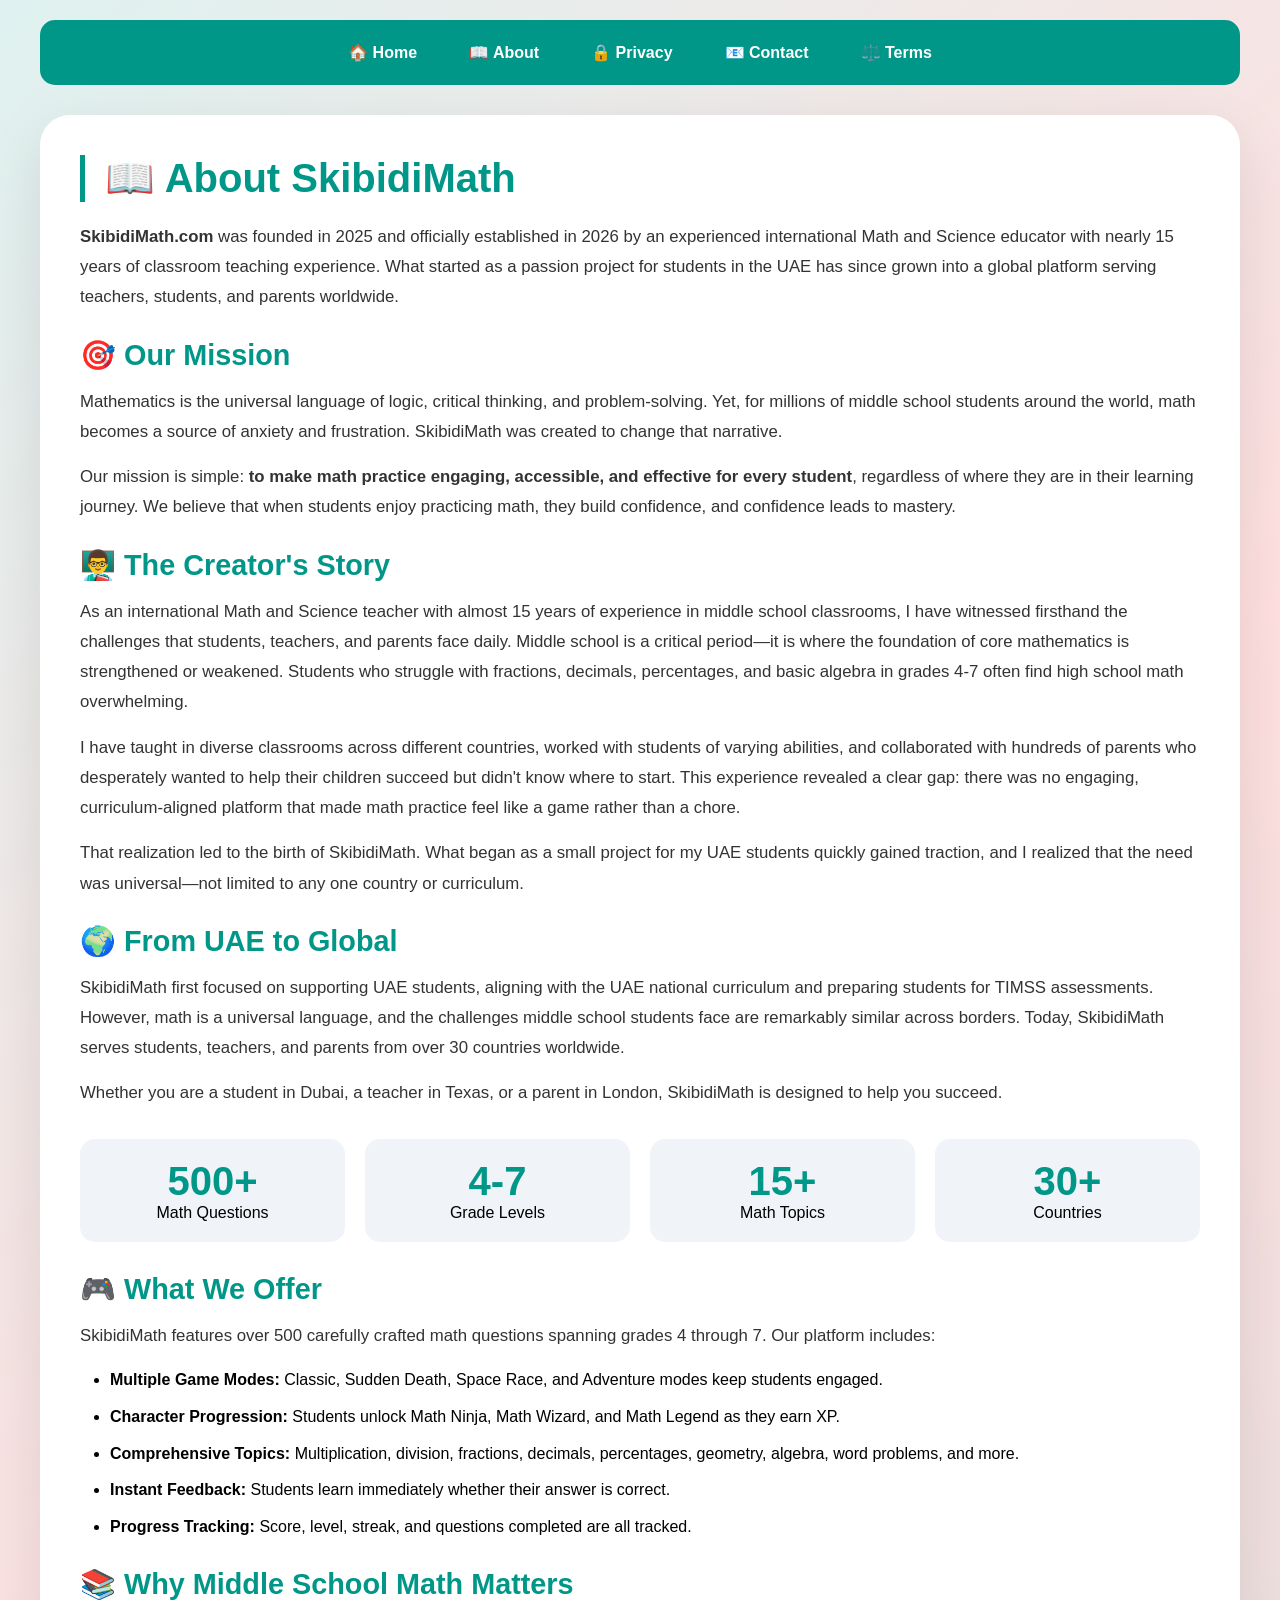
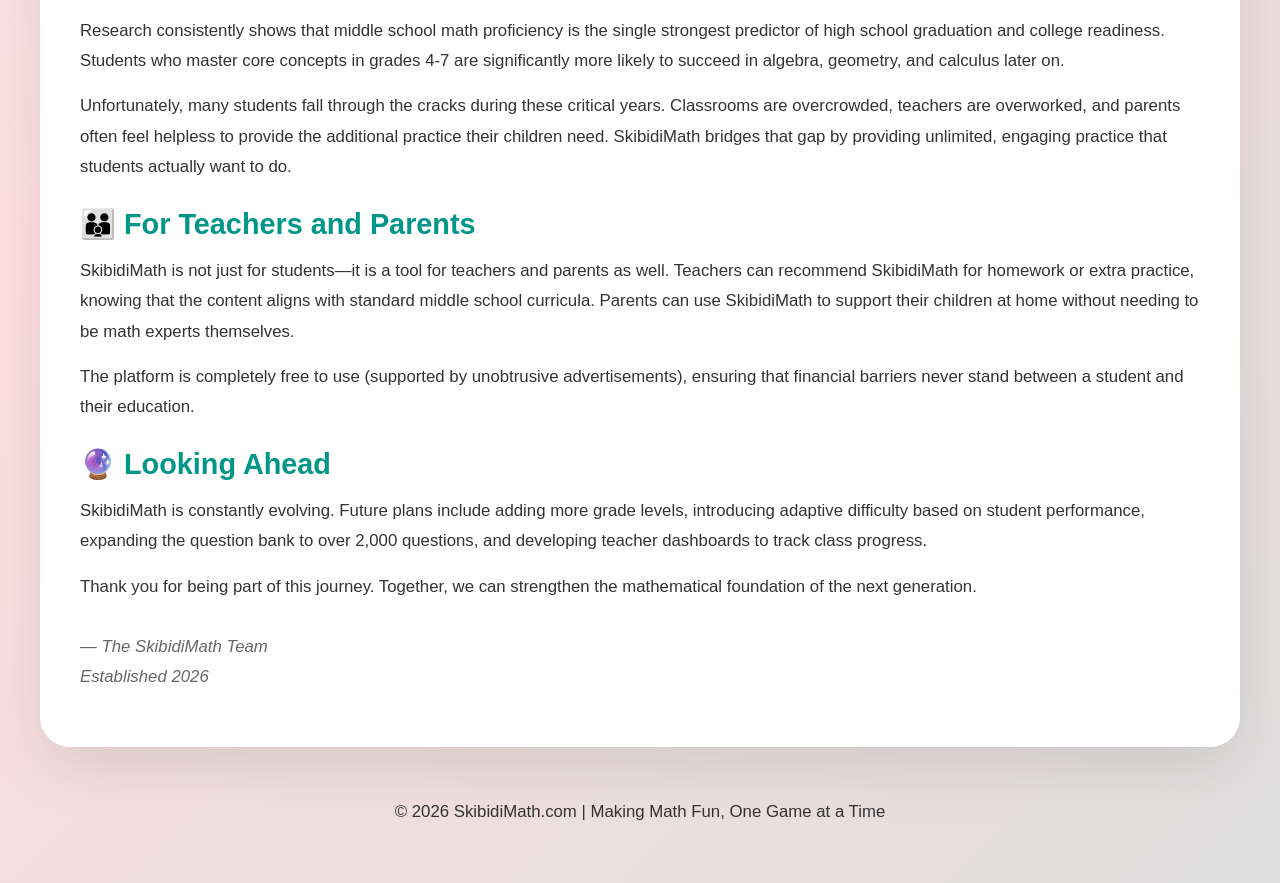
==== about.html @ c63f97aa "Add About page for SkibidiMath platform This file contains the HTML structure and styling for the Ab" ====
<!DOCTYPE html>
<html lang="en">
<head>
    <meta charset="UTF-8">
    <meta name="viewport" content="width=device-width, initial-scale=1.0">
    <title>About SkibidiMath - Math Practice Platform</title>
    <style>
        * {
            margin: 0;
            padding: 0;
            box-sizing: border-box;
            font-family: 'Segoe UI', Tahoma, Geneva, Verdana, sans-serif;
        }
        body {
            background: linear-gradient(135deg, #00968820 0%, #FF000020 50%, #00000020 100%);
            min-height: 100vh;
            padding: 20px;
        }
        .container {
            max-width: 1200px;
            margin: 0 auto;
        }
        nav {
            background: #009688;
            padding: 15px 25px;
            border-radius: 15px;
            margin-bottom: 30px;
            display: flex;
            flex-wrap: wrap;
            gap: 20px;
            justify-content: center;
        }
        nav a {
            color: white;
            text-decoration: none;
            font-weight: bold;
            padding: 8px 16px;
            border-radius: 25px;
            transition: background 0.3s;
        }
        nav a:hover {
            background: #00695c;
        }
        .content-card {
            background: white;
            border-radius: 30px;
            padding: 40px;
            box-shadow: 0 20px 60px rgba(0,0,0,0.1);
            margin-bottom: 30px;
        }
        h1 {
            color: #009688;
            font-size: 2.5rem;
            margin-bottom: 20px;
            border-left: 5px solid #009688;
            padding-left: 20px;
        }
        h2 {
            color: #009688;
            margin: 25px 0 15px 0;
            font-size: 1.8rem;
        }
        h3 {
            color: #FF0000;
            margin: 20px 0 10px 0;
            font-size: 1.4rem;
        }
        p {
            line-height: 1.8;
            color: #333;
            margin-bottom: 15px;
            font-size: 1.05rem;
        }
        ul, ol {
            margin: 15px 0 15px 30px;
            line-height: 1.8;
        }
        li {
            margin-bottom: 8px;
        }
        .stats-grid {
            display: grid;
            grid-template-columns: repeat(auto-fit, minmax(200px, 1fr));
            gap: 20px;
            margin: 30px 0;
        }
        .stat-card {
            background: #f0f4f8;
            padding: 20px;
            border-radius: 15px;
            text-align: center;
        }
        .stat-number {
            font-size: 2.5rem;
            font-weight: bold;
            color: #009688;
        }
        .footer {
            text-align: center;
            padding: 20px;
            color: #666;
        }
        @media (max-width: 768px) {
            .content-card { padding: 20px; }
            h1 { font-size: 1.8rem; }
        }
    </style>
</head>
<body>
    <div class="container">
        <nav>
            <a href="/">🏠 Home</a>
            <a href="/about.html">📖 About</a>
            <a href="/privacy.html">🔒 Privacy</a>
            <a href="/contact.html">📧 Contact</a>
            <a href="/terms.html">⚖️ Terms</a>
        </nav>

        <div class="content-card">
            <h1>📖 About SkibidiMath</h1>
            
            <p><strong>SkibidiMath.com</strong> was founded in 2025 and officially established in 2026 by an experienced international Math and Science educator with nearly 15 years of classroom teaching experience. What started as a passion project for students in the UAE has since grown into a global platform serving teachers, students, and parents worldwide.</p>

            <h2>🎯 Our Mission</h2>
            <p>Mathematics is the universal language of logic, critical thinking, and problem-solving. Yet, for millions of middle school students around the world, math becomes a source of anxiety and frustration. SkibidiMath was created to change that narrative.</p>
            <p>Our mission is simple: <strong>to make math practice engaging, accessible, and effective for every student</strong>, regardless of where they are in their learning journey. We believe that when students enjoy practicing math, they build confidence, and confidence leads to mastery.</p>

            <h2>👨‍🏫 The Creator's Story</h2>
            <p>As an international Math and Science teacher with almost 15 years of experience in middle school classrooms, I have witnessed firsthand the challenges that students, teachers, and parents face daily. Middle school is a critical period—it is where the foundation of core mathematics is strengthened or weakened. Students who struggle with fractions, decimals, percentages, and basic algebra in grades 4-7 often find high school math overwhelming.</p>
            <p>I have taught in diverse classrooms across different countries, worked with students of varying abilities, and collaborated with hundreds of parents who desperately wanted to help their children succeed but didn't know where to start. This experience revealed a clear gap: there was no engaging, curriculum-aligned platform that made math practice feel like a game rather than a chore.</p>
            <p>That realization led to the birth of SkibidiMath. What began as a small project for my UAE students quickly gained traction, and I realized that the need was universal—not limited to any one country or curriculum.</p>

            <h2>🌍 From UAE to Global</h2>
            <p>SkibidiMath first focused on supporting UAE students, aligning with the UAE national curriculum and preparing students for TIMSS assessments. However, math is a universal language, and the challenges middle school students face are remarkably similar across borders. Today, SkibidiMath serves students, teachers, and parents from over 30 countries worldwide.</p>
            <p>Whether you are a student in Dubai, a teacher in Texas, or a parent in London, SkibidiMath is designed to help you succeed.</p>

            <div class="stats-grid">
                <div class="stat-card">
                    <div class="stat-number">500+</div>
                    <div>Math Questions</div>
                </div>
                <div class="stat-card">
                    <div class="stat-number">4-7</div>
                    <div>Grade Levels</div>
                </div>
                <div class="stat-card">
                    <div class="stat-number">15+</div>
                    <div>Math Topics</div>
                </div>
                <div class="stat-card">
                    <div class="stat-number">30+</div>
                    <div>Countries</div>
                </div>
            </div>

            <h2>🎮 What We Offer</h2>
            <p>SkibidiMath features over 500 carefully crafted math questions spanning grades 4 through 7. Our platform includes:</p>
            <ul>
                <li><strong>Multiple Game Modes:</strong> Classic, Sudden Death, Space Race, and Adventure modes keep students engaged.</li>
                <li><strong>Character Progression:</strong> Students unlock Math Ninja, Math Wizard, and Math Legend as they earn XP.</li>
                <li><strong>Comprehensive Topics:</strong> Multiplication, division, fractions, decimals, percentages, geometry, algebra, word problems, and more.</li>
                <li><strong>Instant Feedback:</strong> Students learn immediately whether their answer is correct.</li>
                <li><strong>Progress Tracking:</strong> Score, level, streak, and questions completed are all tracked.</li>
            </ul>

            <h2>📚 Why Middle School Math Matters</h2>
            <p>Research consistently shows that middle school math proficiency is the single strongest predictor of high school graduation and college readiness. Students who master core concepts in grades 4-7 are significantly more likely to succeed in algebra, geometry, and calculus later on.</p>
            <p>Unfortunately, many students fall through the cracks during these critical years. Classrooms are overcrowded, teachers are overworked, and parents often feel helpless to provide the additional practice their children need. SkibidiMath bridges that gap by providing unlimited, engaging practice that students actually want to do.</p>

            <h2>👪 For Teachers and Parents</h2>
            <p>SkibidiMath is not just for students—it is a tool for teachers and parents as well. Teachers can recommend SkibidiMath for homework or extra practice, knowing that the content aligns with standard middle school curricula. Parents can use SkibidiMath to support their children at home without needing to be math experts themselves.</p>
            <p>The platform is completely free to use (supported by unobtrusive advertisements), ensuring that financial barriers never stand between a student and their education.</p>

            <h2>🔮 Looking Ahead</h2>
            <p>SkibidiMath is constantly evolving. Future plans include adding more grade levels, introducing adaptive difficulty based on student performance, expanding the question bank to over 2,000 questions, and developing teacher dashboards to track class progress.</p>
            <p>Thank you for being part of this journey. Together, we can strengthen the mathematical foundation of the next generation.</p>

            <p style="margin-top: 30px; font-style: italic; color: #666;">— The SkibidiMath Team<br>Established 2026</p>
        </div>

        <div class="footer">
            <p>© 2026 SkibidiMath.com | Making Math Fun, One Game at a Time</p>
        </div>
    </div>
</body>
</html>
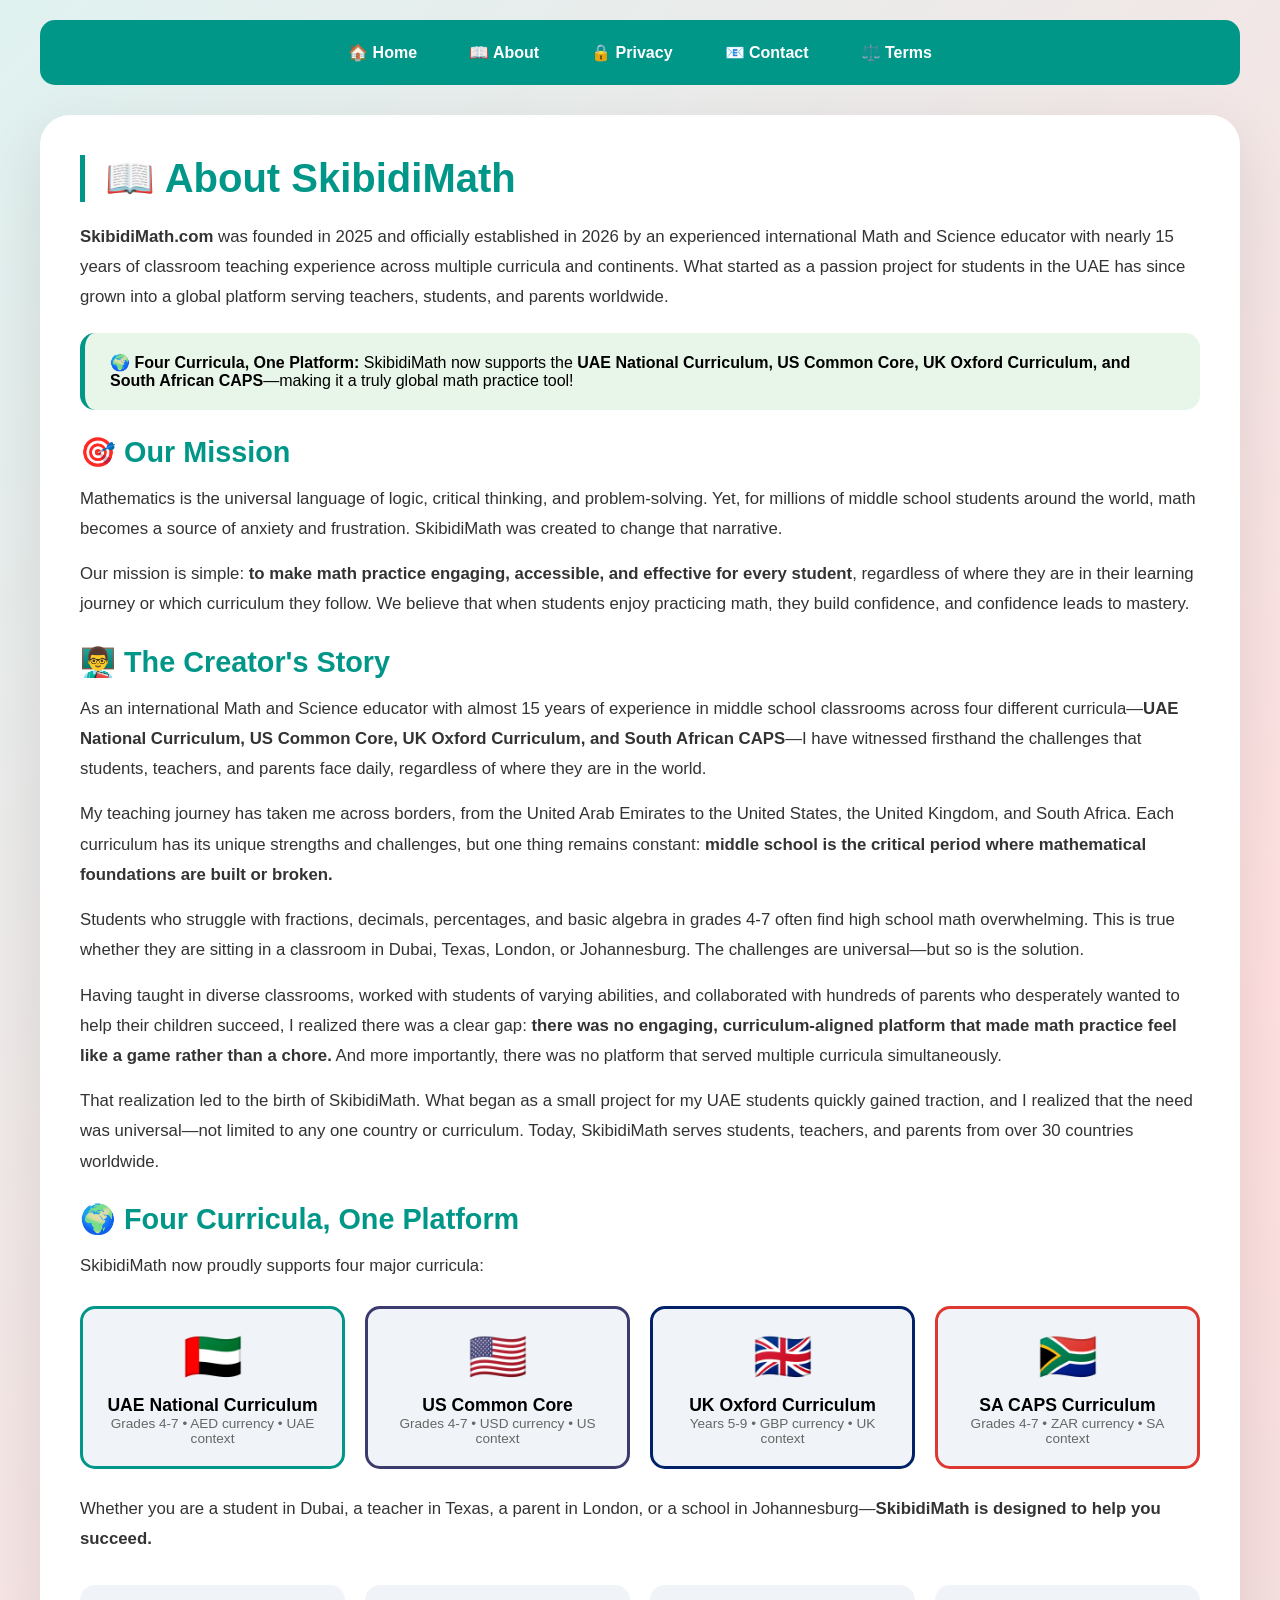
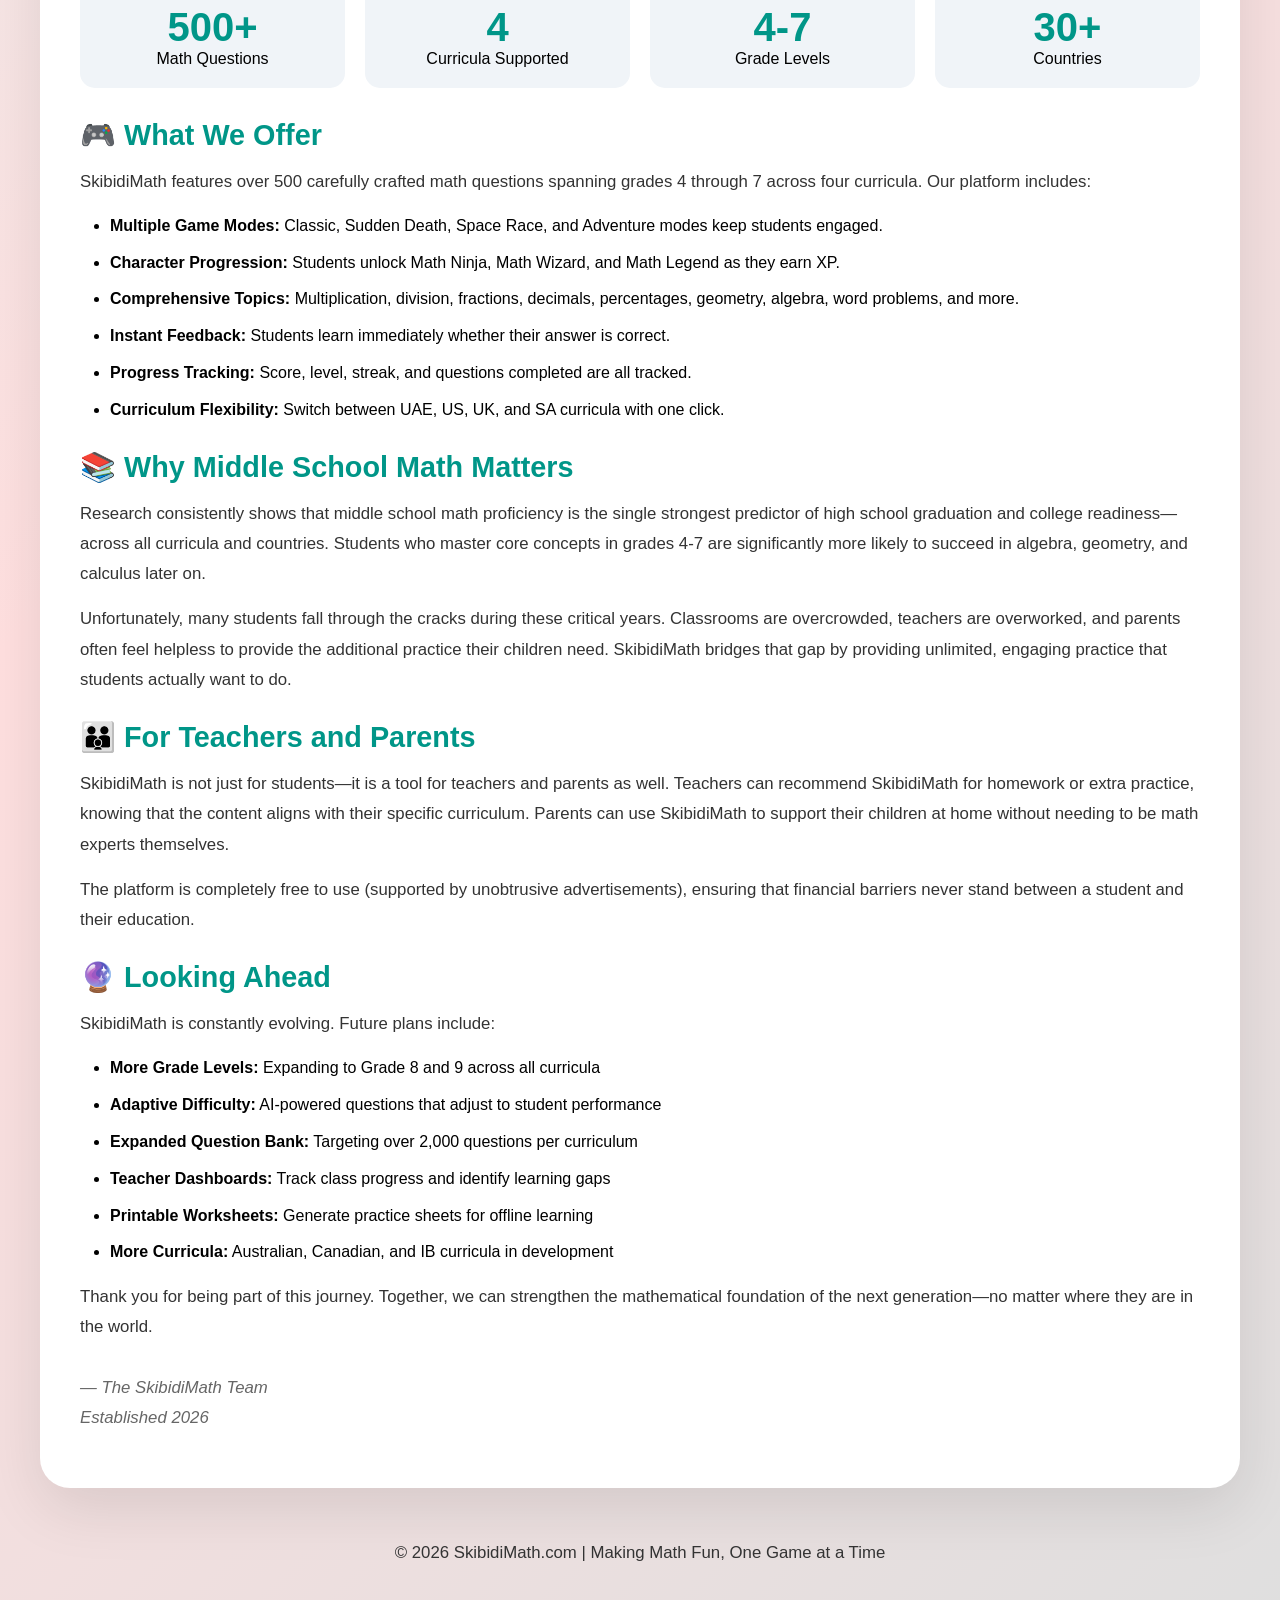
==== commit 536c1661: "Enhance about.html with meta description and content updates Added meta description and enhanced con" ====
--- a/about.html
+++ b/about.html
@@ -3,6 +3,7 @@
 <head>
     <meta charset="UTF-8">
     <meta name="viewport" content="width=device-width, initial-scale=1.0">
+    <meta name="description" content="SkibidiMath - Free math practice game supporting UAE, US, UK, and SA CAPS curricula. Created by an international educator with 15 years of experience.">
     <title>About SkibidiMath - Math Practice Platform</title>
     <style>
         * {
@@ -78,6 +79,40 @@
         li {
             margin-bottom: 8px;
         }
+        .curriculum-grid {
+            display: grid;
+            grid-template-columns: repeat(auto-fit, minmax(200px, 1fr));
+            gap: 20px;
+            margin: 25px 0;
+        }
+        .curriculum-card {
+            background: #f0f4f8;
+            padding: 20px;
+            border-radius: 15px;
+            text-align: center;
+            border: 3px solid transparent;
+            transition: transform 0.3s;
+        }
+        .curriculum-card:hover {
+            transform: translateY(-5px);
+        }
+        .curriculum-card.uae { border-color: #009688; }
+        .curriculum-card.us { border-color: #3C3B6E; }
+        .curriculum-card.uk { border-color: #012169; }
+        .curriculum-card.sa { border-color: #DE3831; }
+        .curriculum-card .flag {
+            font-size: 3rem;
+            display: block;
+            margin-bottom: 10px;
+        }
+        .curriculum-card .name {
+            font-weight: bold;
+            font-size: 1.1rem;
+        }
+        .curriculum-card .detail {
+            font-size: 0.85rem;
+            color: #666;
+        }
         .stats-grid {
             display: grid;
             grid-template-columns: repeat(auto-fit, minmax(200px, 1fr));
@@ -99,6 +134,13 @@
             text-align: center;
             padding: 20px;
             color: #666;
+        }
+        .highlight-box {
+            background: #e8f5e9;
+            padding: 20px 25px;
+            border-radius: 15px;
+            border-left: 5px solid #009688;
+            margin: 20px 0;
         }
         @media (max-width: 768px) {
             .content-card { padding: 20px; }
@@ -119,20 +161,54 @@
         <div class="content-card">
             <h1>📖 About SkibidiMath</h1>
             
-            <p><strong>SkibidiMath.com</strong> was founded in 2025 and officially established in 2026 by an experienced international Math and Science educator with nearly 15 years of classroom teaching experience. What started as a passion project for students in the UAE has since grown into a global platform serving teachers, students, and parents worldwide.</p>
+            <p><strong>SkibidiMath.com</strong> was founded in 2025 and officially established in 2026 by an experienced international Math and Science educator with nearly 15 years of classroom teaching experience across multiple curricula and continents. What started as a passion project for students in the UAE has since grown into a global platform serving teachers, students, and parents worldwide.</p>
+
+            <div class="highlight-box">
+                <strong>🌍 Four Curricula, One Platform:</strong> SkibidiMath now supports the <strong>UAE National Curriculum, US Common Core, UK Oxford Curriculum, and South African CAPS</strong>—making it a truly global math practice tool!
+            </div>
 
             <h2>🎯 Our Mission</h2>
             <p>Mathematics is the universal language of logic, critical thinking, and problem-solving. Yet, for millions of middle school students around the world, math becomes a source of anxiety and frustration. SkibidiMath was created to change that narrative.</p>
-            <p>Our mission is simple: <strong>to make math practice engaging, accessible, and effective for every student</strong>, regardless of where they are in their learning journey. We believe that when students enjoy practicing math, they build confidence, and confidence leads to mastery.</p>
+            <p>Our mission is simple: <strong>to make math practice engaging, accessible, and effective for every student</strong>, regardless of where they are in their learning journey or which curriculum they follow. We believe that when students enjoy practicing math, they build confidence, and confidence leads to mastery.</p>
 
             <h2>👨‍🏫 The Creator's Story</h2>
-            <p>As an international Math and Science teacher with almost 15 years of experience in middle school classrooms, I have witnessed firsthand the challenges that students, teachers, and parents face daily. Middle school is a critical period—it is where the foundation of core mathematics is strengthened or weakened. Students who struggle with fractions, decimals, percentages, and basic algebra in grades 4-7 often find high school math overwhelming.</p>
-            <p>I have taught in diverse classrooms across different countries, worked with students of varying abilities, and collaborated with hundreds of parents who desperately wanted to help their children succeed but didn't know where to start. This experience revealed a clear gap: there was no engaging, curriculum-aligned platform that made math practice feel like a game rather than a chore.</p>
-            <p>That realization led to the birth of SkibidiMath. What began as a small project for my UAE students quickly gained traction, and I realized that the need was universal—not limited to any one country or curriculum.</p>
-
-            <h2>🌍 From UAE to Global</h2>
-            <p>SkibidiMath first focused on supporting UAE students, aligning with the UAE national curriculum and preparing students for TIMSS assessments. However, math is a universal language, and the challenges middle school students face are remarkably similar across borders. Today, SkibidiMath serves students, teachers, and parents from over 30 countries worldwide.</p>
-            <p>Whether you are a student in Dubai, a teacher in Texas, or a parent in London, SkibidiMath is designed to help you succeed.</p>
+            <p>As an international Math and Science educator with almost 15 years of experience in middle school classrooms across four different curricula—<strong>UAE National Curriculum, US Common Core, UK Oxford Curriculum, and South African CAPS</strong>—I have witnessed firsthand the challenges that students, teachers, and parents face daily, regardless of where they are in the world.</p>
+            
+            <p>My teaching journey has taken me across borders, from the United Arab Emirates to the United States, the United Kingdom, and South Africa. Each curriculum has its unique strengths and challenges, but one thing remains constant: <strong>middle school is the critical period where mathematical foundations are built or broken.</strong></p>
+            
+            <p>Students who struggle with fractions, decimals, percentages, and basic algebra in grades 4-7 often find high school math overwhelming. This is true whether they are sitting in a classroom in Dubai, Texas, London, or Johannesburg. The challenges are universal—but so is the solution.</p>
+            
+            <p>Having taught in diverse classrooms, worked with students of varying abilities, and collaborated with hundreds of parents who desperately wanted to help their children succeed, I realized there was a clear gap: <strong>there was no engaging, curriculum-aligned platform that made math practice feel like a game rather than a chore.</strong> And more importantly, there was no platform that served multiple curricula simultaneously.</p>
+            
+            <p>That realization led to the birth of SkibidiMath. What began as a small project for my UAE students quickly gained traction, and I realized that the need was universal—not limited to any one country or curriculum. Today, SkibidiMath serves students, teachers, and parents from over 30 countries worldwide.</p>
+
+            <h2>🌍 Four Curricula, One Platform</h2>
+            <p>SkibidiMath now proudly supports four major curricula:</p>
+            
+            <div class="curriculum-grid">
+                <div class="curriculum-card uae">
+                    <span class="flag">🇦🇪</span>
+                    <div class="name">UAE National Curriculum</div>
+                    <div class="detail">Grades 4-7 • AED currency • UAE context</div>
+                </div>
+                <div class="curriculum-card us">
+                    <span class="flag">🇺🇸</span>
+                    <div class="name">US Common Core</div>
+                    <div class="detail">Grades 4-7 • USD currency • US context</div>
+                </div>
+                <div class="curriculum-card uk">
+                    <span class="flag">🇬🇧</span>
+                    <div class="name">UK Oxford Curriculum</div>
+                    <div class="detail">Years 5-9 • GBP currency • UK context</div>
+                </div>
+                <div class="curriculum-card sa">
+                    <span class="flag">🇿🇦</span>
+                    <div class="name">SA CAPS Curriculum</div>
+                    <div class="detail">Grades 4-7 • ZAR currency • SA context</div>
+                </div>
+            </div>
+
+            <p>Whether you are a student in Dubai, a teacher in Texas, a parent in London, or a school in Johannesburg—<strong>SkibidiMath is designed to help you succeed.</strong></p>
 
             <div class="stats-grid">
                 <div class="stat-card">
@@ -140,40 +216,49 @@
                     <div>Math Questions</div>
                 </div>
                 <div class="stat-card">
+                    <div class="stat-number">4</div>
+                    <div>Curricula Supported</div>
+                </div>
+                <div class="stat-card">
                     <div class="stat-number">4-7</div>
                     <div>Grade Levels</div>
                 </div>
                 <div class="stat-card">
-                    <div class="stat-number">15+</div>
-                    <div>Math Topics</div>
-                </div>
-                <div class="stat-card">
                     <div class="stat-number">30+</div>
                     <div>Countries</div>
                 </div>
             </div>
 
             <h2>🎮 What We Offer</h2>
-            <p>SkibidiMath features over 500 carefully crafted math questions spanning grades 4 through 7. Our platform includes:</p>
+            <p>SkibidiMath features over 500 carefully crafted math questions spanning grades 4 through 7 across four curricula. Our platform includes:</p>
             <ul>
                 <li><strong>Multiple Game Modes:</strong> Classic, Sudden Death, Space Race, and Adventure modes keep students engaged.</li>
                 <li><strong>Character Progression:</strong> Students unlock Math Ninja, Math Wizard, and Math Legend as they earn XP.</li>
                 <li><strong>Comprehensive Topics:</strong> Multiplication, division, fractions, decimals, percentages, geometry, algebra, word problems, and more.</li>
                 <li><strong>Instant Feedback:</strong> Students learn immediately whether their answer is correct.</li>
                 <li><strong>Progress Tracking:</strong> Score, level, streak, and questions completed are all tracked.</li>
+                <li><strong>Curriculum Flexibility:</strong> Switch between UAE, US, UK, and SA curricula with one click.</li>
             </ul>
 
             <h2>📚 Why Middle School Math Matters</h2>
-            <p>Research consistently shows that middle school math proficiency is the single strongest predictor of high school graduation and college readiness. Students who master core concepts in grades 4-7 are significantly more likely to succeed in algebra, geometry, and calculus later on.</p>
+            <p>Research consistently shows that middle school math proficiency is the single strongest predictor of high school graduation and college readiness—across all curricula and countries. Students who master core concepts in grades 4-7 are significantly more likely to succeed in algebra, geometry, and calculus later on.</p>
             <p>Unfortunately, many students fall through the cracks during these critical years. Classrooms are overcrowded, teachers are overworked, and parents often feel helpless to provide the additional practice their children need. SkibidiMath bridges that gap by providing unlimited, engaging practice that students actually want to do.</p>
 
             <h2>👪 For Teachers and Parents</h2>
-            <p>SkibidiMath is not just for students—it is a tool for teachers and parents as well. Teachers can recommend SkibidiMath for homework or extra practice, knowing that the content aligns with standard middle school curricula. Parents can use SkibidiMath to support their children at home without needing to be math experts themselves.</p>
+            <p>SkibidiMath is not just for students—it is a tool for teachers and parents as well. Teachers can recommend SkibidiMath for homework or extra practice, knowing that the content aligns with their specific curriculum. Parents can use SkibidiMath to support their children at home without needing to be math experts themselves.</p>
             <p>The platform is completely free to use (supported by unobtrusive advertisements), ensuring that financial barriers never stand between a student and their education.</p>
 
             <h2>🔮 Looking Ahead</h2>
-            <p>SkibidiMath is constantly evolving. Future plans include adding more grade levels, introducing adaptive difficulty based on student performance, expanding the question bank to over 2,000 questions, and developing teacher dashboards to track class progress.</p>
-            <p>Thank you for being part of this journey. Together, we can strengthen the mathematical foundation of the next generation.</p>
+            <p>SkibidiMath is constantly evolving. Future plans include:</p>
+            <ul>
+                <li><strong>More Grade Levels:</strong> Expanding to Grade 8 and 9 across all curricula</li>
+                <li><strong>Adaptive Difficulty:</strong> AI-powered questions that adjust to student performance</li>
+                <li><strong>Expanded Question Bank:</strong> Targeting over 2,000 questions per curriculum</li>
+                <li><strong>Teacher Dashboards:</strong> Track class progress and identify learning gaps</li>
+                <li><strong>Printable Worksheets:</strong> Generate practice sheets for offline learning</li>
+                <li><strong>More Curricula:</strong> Australian, Canadian, and IB curricula in development</li>
+            </ul>
+            <p>Thank you for being part of this journey. Together, we can strengthen the mathematical foundation of the next generation—no matter where they are in the world.</p>
 
             <p style="margin-top: 30px; font-style: italic; color: #666;">— The SkibidiMath Team<br>Established 2026</p>
         </div>
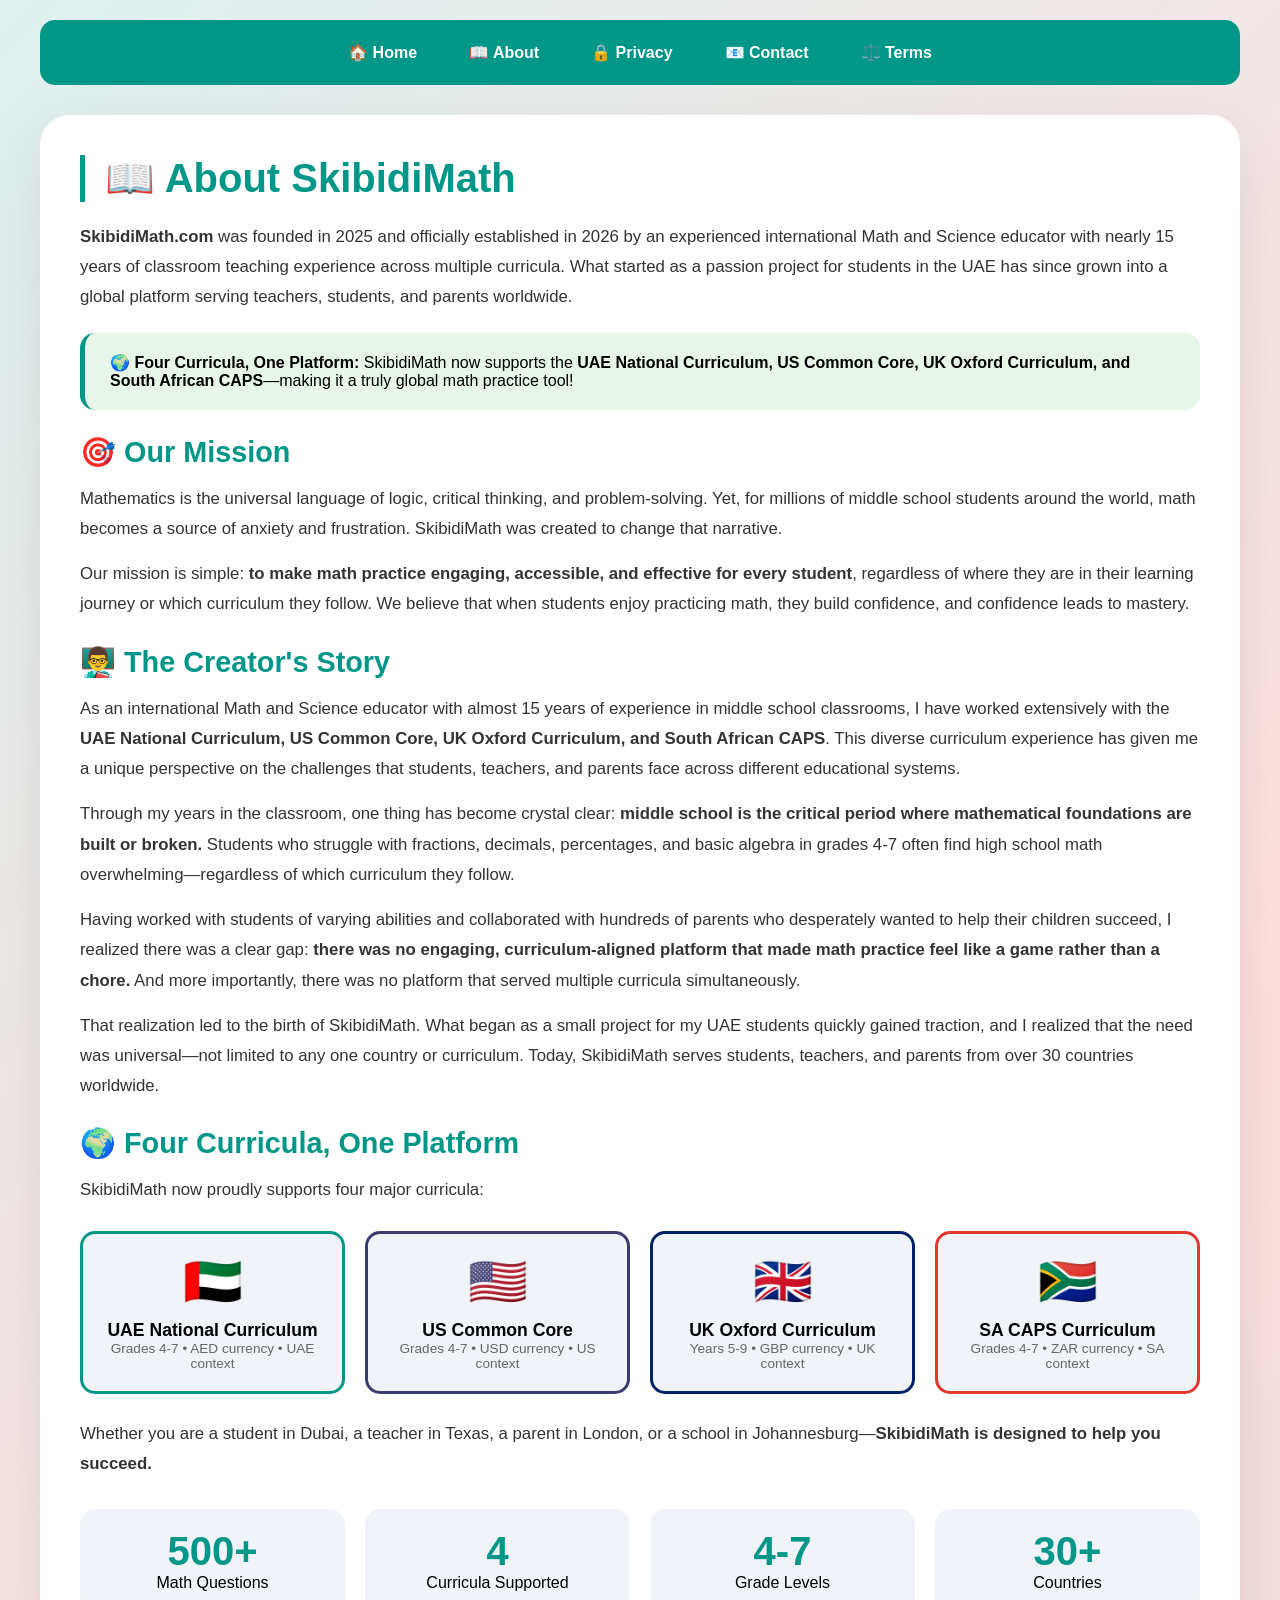
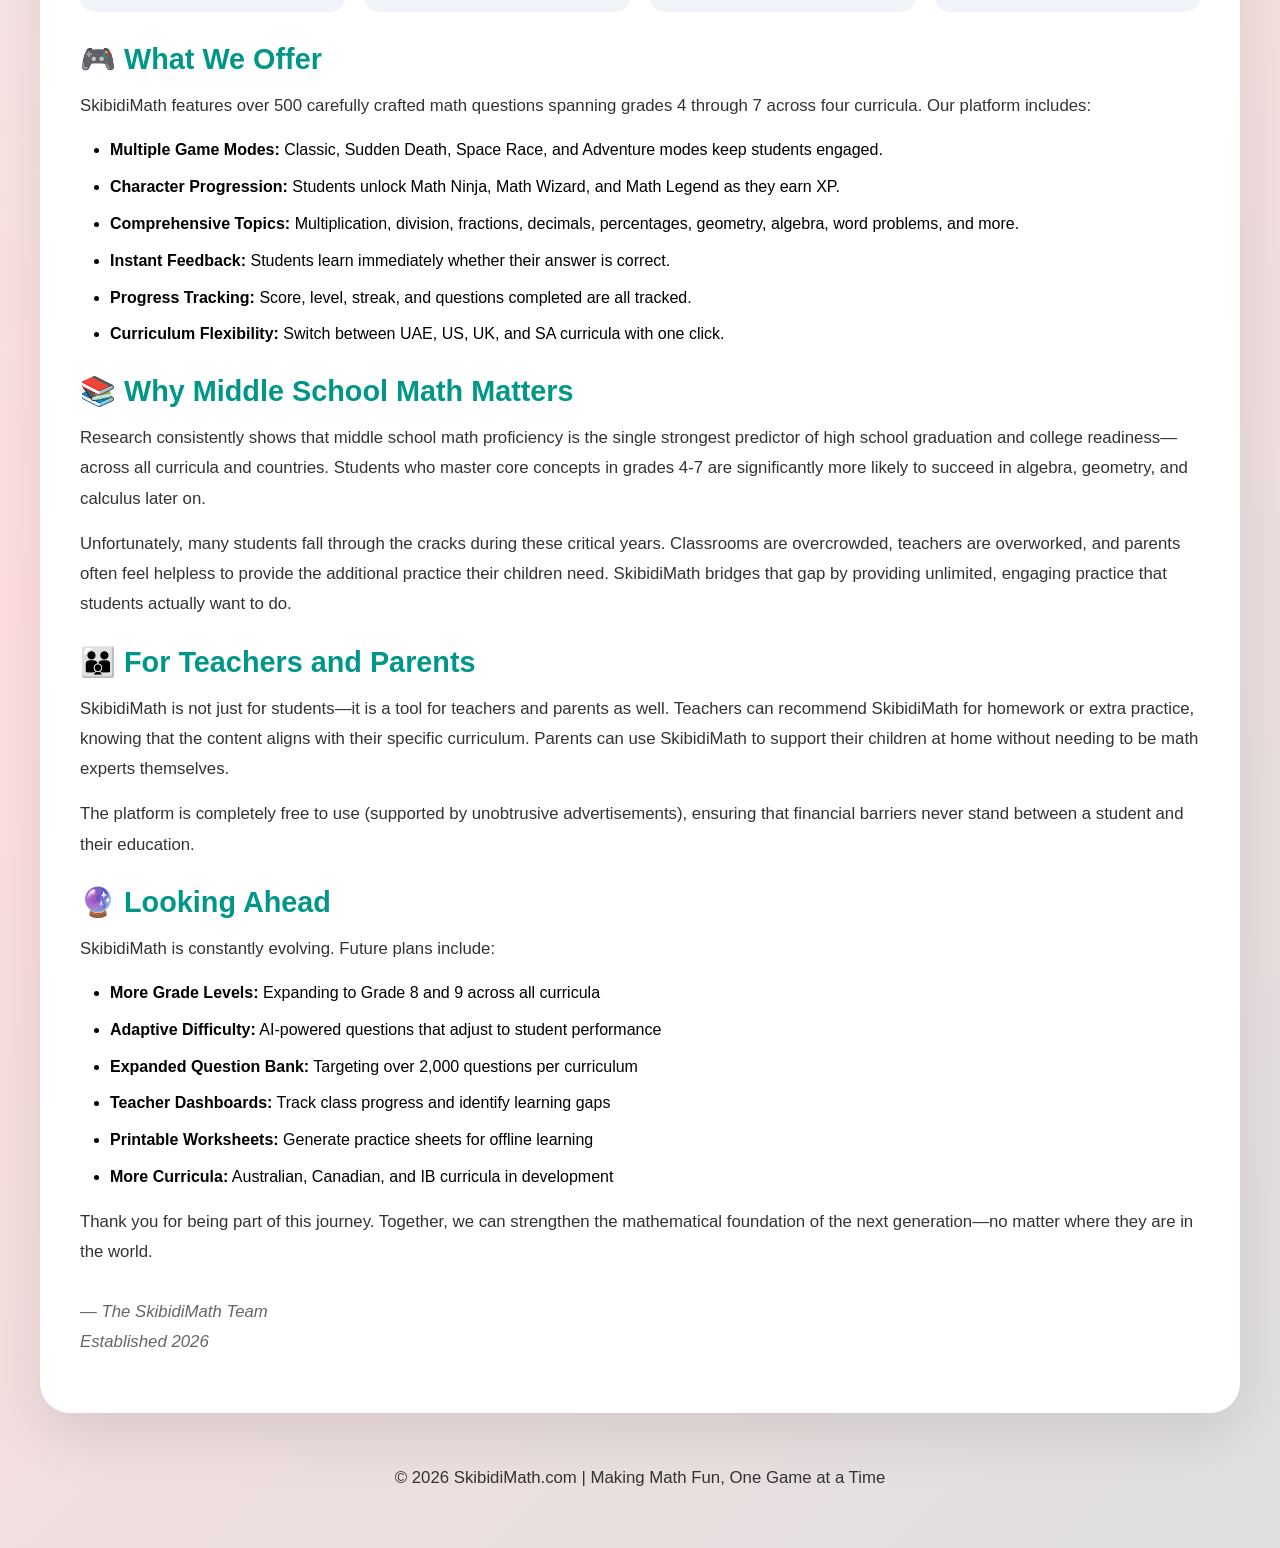
==== commit 03c00531: "Revise content in about.html for clarity Updated the about section to enhance clarity and concisenes" ====
--- a/about.html
+++ b/about.html
@@ -161,7 +161,7 @@
         <div class="content-card">
             <h1>📖 About SkibidiMath</h1>
             
-            <p><strong>SkibidiMath.com</strong> was founded in 2025 and officially established in 2026 by an experienced international Math and Science educator with nearly 15 years of classroom teaching experience across multiple curricula and continents. What started as a passion project for students in the UAE has since grown into a global platform serving teachers, students, and parents worldwide.</p>
+            <p><strong>SkibidiMath.com</strong> was founded in 2025 and officially established in 2026 by an experienced international Math and Science educator with nearly 15 years of classroom teaching experience across multiple curricula. What started as a passion project for students in the UAE has since grown into a global platform serving teachers, students, and parents worldwide.</p>
 
             <div class="highlight-box">
                 <strong>🌍 Four Curricula, One Platform:</strong> SkibidiMath now supports the <strong>UAE National Curriculum, US Common Core, UK Oxford Curriculum, and South African CAPS</strong>—making it a truly global math practice tool!
@@ -172,13 +172,11 @@
             <p>Our mission is simple: <strong>to make math practice engaging, accessible, and effective for every student</strong>, regardless of where they are in their learning journey or which curriculum they follow. We believe that when students enjoy practicing math, they build confidence, and confidence leads to mastery.</p>
 
             <h2>👨‍🏫 The Creator's Story</h2>
-            <p>As an international Math and Science educator with almost 15 years of experience in middle school classrooms across four different curricula—<strong>UAE National Curriculum, US Common Core, UK Oxford Curriculum, and South African CAPS</strong>—I have witnessed firsthand the challenges that students, teachers, and parents face daily, regardless of where they are in the world.</p>
-            
-            <p>My teaching journey has taken me across borders, from the United Arab Emirates to the United States, the United Kingdom, and South Africa. Each curriculum has its unique strengths and challenges, but one thing remains constant: <strong>middle school is the critical period where mathematical foundations are built or broken.</strong></p>
-            
-            <p>Students who struggle with fractions, decimals, percentages, and basic algebra in grades 4-7 often find high school math overwhelming. This is true whether they are sitting in a classroom in Dubai, Texas, London, or Johannesburg. The challenges are universal—but so is the solution.</p>
-            
-            <p>Having taught in diverse classrooms, worked with students of varying abilities, and collaborated with hundreds of parents who desperately wanted to help their children succeed, I realized there was a clear gap: <strong>there was no engaging, curriculum-aligned platform that made math practice feel like a game rather than a chore.</strong> And more importantly, there was no platform that served multiple curricula simultaneously.</p>
+            <p>As an international Math and Science educator with almost 15 years of experience in middle school classrooms, I have worked extensively with the <strong>UAE National Curriculum, US Common Core, UK Oxford Curriculum, and South African CAPS</strong>. This diverse curriculum experience has given me a unique perspective on the challenges that students, teachers, and parents face across different educational systems.</p>
+            
+            <p>Through my years in the classroom, one thing has become crystal clear: <strong>middle school is the critical period where mathematical foundations are built or broken.</strong> Students who struggle with fractions, decimals, percentages, and basic algebra in grades 4-7 often find high school math overwhelming—regardless of which curriculum they follow.</p>
+            
+            <p>Having worked with students of varying abilities and collaborated with hundreds of parents who desperately wanted to help their children succeed, I realized there was a clear gap: <strong>there was no engaging, curriculum-aligned platform that made math practice feel like a game rather than a chore.</strong> And more importantly, there was no platform that served multiple curricula simultaneously.</p>
             
             <p>That realization led to the birth of SkibidiMath. What began as a small project for my UAE students quickly gained traction, and I realized that the need was universal—not limited to any one country or curriculum. Today, SkibidiMath serves students, teachers, and parents from over 30 countries worldwide.</p>
 
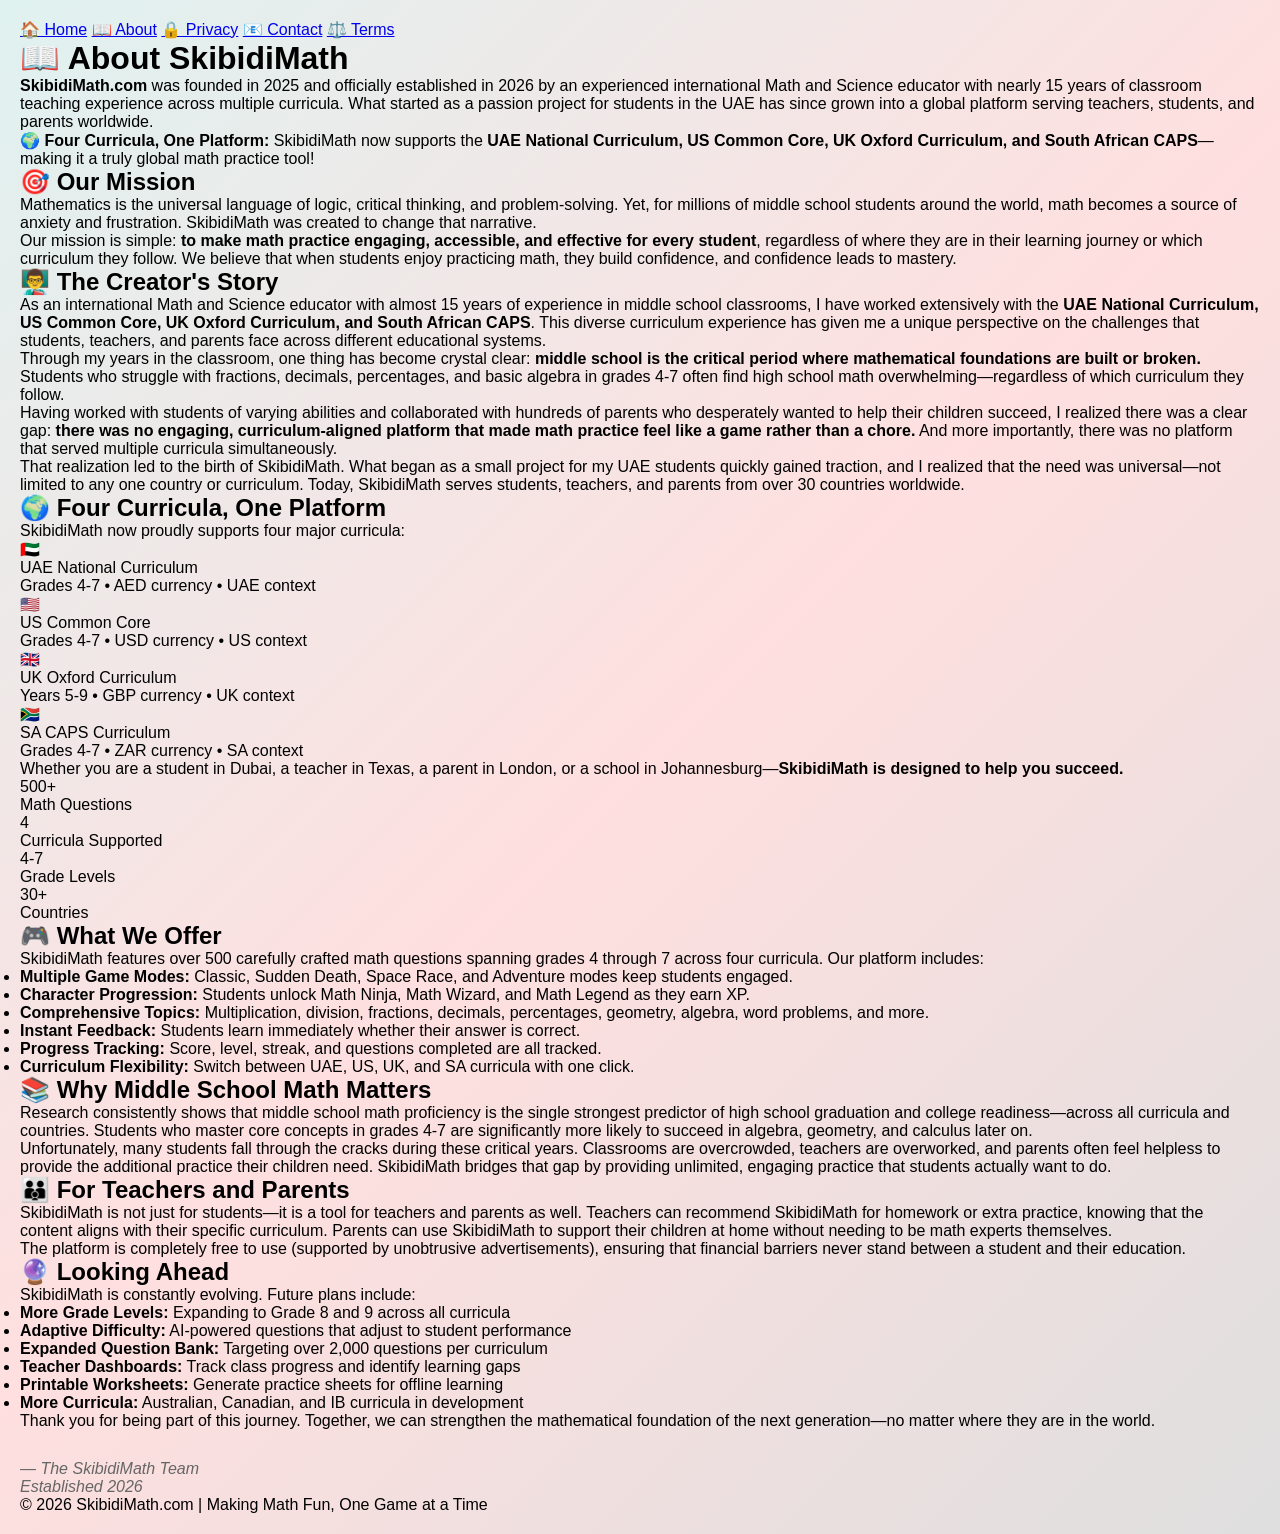
==== commit 2ac25958: "Remove inline styles and link to external CSS Replaced inline styles with external stylesheet link." ====
--- a/about.html
+++ b/about.html
@@ -5,148 +5,7 @@
     <meta name="viewport" content="width=device-width, initial-scale=1.0">
     <meta name="description" content="SkibidiMath - Free math practice game supporting UAE, US, UK, and SA CAPS curricula. Created by an international educator with 15 years of experience.">
     <title>About SkibidiMath - Math Practice Platform</title>
-    <style>
-        * {
-            margin: 0;
-            padding: 0;
-            box-sizing: border-box;
-            font-family: 'Segoe UI', Tahoma, Geneva, Verdana, sans-serif;
-        }
-        body {
-            background: linear-gradient(135deg, #00968820 0%, #FF000020 50%, #00000020 100%);
-            min-height: 100vh;
-            padding: 20px;
-        }
-        .container {
-            max-width: 1200px;
-            margin: 0 auto;
-        }
-        nav {
-            background: #009688;
-            padding: 15px 25px;
-            border-radius: 15px;
-            margin-bottom: 30px;
-            display: flex;
-            flex-wrap: wrap;
-            gap: 20px;
-            justify-content: center;
-        }
-        nav a {
-            color: white;
-            text-decoration: none;
-            font-weight: bold;
-            padding: 8px 16px;
-            border-radius: 25px;
-            transition: background 0.3s;
-        }
-        nav a:hover {
-            background: #00695c;
-        }
-        .content-card {
-            background: white;
-            border-radius: 30px;
-            padding: 40px;
-            box-shadow: 0 20px 60px rgba(0,0,0,0.1);
-            margin-bottom: 30px;
-        }
-        h1 {
-            color: #009688;
-            font-size: 2.5rem;
-            margin-bottom: 20px;
-            border-left: 5px solid #009688;
-            padding-left: 20px;
-        }
-        h2 {
-            color: #009688;
-            margin: 25px 0 15px 0;
-            font-size: 1.8rem;
-        }
-        h3 {
-            color: #FF0000;
-            margin: 20px 0 10px 0;
-            font-size: 1.4rem;
-        }
-        p {
-            line-height: 1.8;
-            color: #333;
-            margin-bottom: 15px;
-            font-size: 1.05rem;
-        }
-        ul, ol {
-            margin: 15px 0 15px 30px;
-            line-height: 1.8;
-        }
-        li {
-            margin-bottom: 8px;
-        }
-        .curriculum-grid {
-            display: grid;
-            grid-template-columns: repeat(auto-fit, minmax(200px, 1fr));
-            gap: 20px;
-            margin: 25px 0;
-        }
-        .curriculum-card {
-            background: #f0f4f8;
-            padding: 20px;
-            border-radius: 15px;
-            text-align: center;
-            border: 3px solid transparent;
-            transition: transform 0.3s;
-        }
-        .curriculum-card:hover {
-            transform: translateY(-5px);
-        }
-        .curriculum-card.uae { border-color: #009688; }
-        .curriculum-card.us { border-color: #3C3B6E; }
-        .curriculum-card.uk { border-color: #012169; }
-        .curriculum-card.sa { border-color: #DE3831; }
-        .curriculum-card .flag {
-            font-size: 3rem;
-            display: block;
-            margin-bottom: 10px;
-        }
-        .curriculum-card .name {
-            font-weight: bold;
-            font-size: 1.1rem;
-        }
-        .curriculum-card .detail {
-            font-size: 0.85rem;
-            color: #666;
-        }
-        .stats-grid {
-            display: grid;
-            grid-template-columns: repeat(auto-fit, minmax(200px, 1fr));
-            gap: 20px;
-            margin: 30px 0;
-        }
-        .stat-card {
-            background: #f0f4f8;
-            padding: 20px;
-            border-radius: 15px;
-            text-align: center;
-        }
-        .stat-number {
-            font-size: 2.5rem;
-            font-weight: bold;
-            color: #009688;
-        }
-        .footer {
-            text-align: center;
-            padding: 20px;
-            color: #666;
-        }
-        .highlight-box {
-            background: #e8f5e9;
-            padding: 20px 25px;
-            border-radius: 15px;
-            border-left: 5px solid #009688;
-            margin: 20px 0;
-        }
-        @media (max-width: 768px) {
-            .content-card { padding: 20px; }
-            h1 { font-size: 1.8rem; }
-        }
-    </style>
+   <link rel="stylesheet" href="/style.css">
 </head>
 <body>
     <div class="container">
--- a/style.css
+++ b/style.css
@@ -0,0 +1,417 @@
+  * {
+            margin: 0;
+            padding: 0;
+            box-sizing: border-box;
+            font-family: 'Segoe UI', Tahoma, Geneva, Verdana, sans-serif;
+        }
+
+        body {
+            background: linear-gradient(135deg, #00968820 0%, #FF000020 50%, #00000020 100%);
+            min-height: 100vh;
+            padding: 10px;
+            transition: all 0.3s;
+        }
+
+        body.rtl {
+            direction: rtl;
+            text-align: right;
+        }
+
+        .game-wrapper {
+            max-width: 1400px;
+            margin: 0 auto;
+            display: grid;
+            grid-template-columns: 1fr;
+            gap: 20px;
+        }
+
+        .game-container {
+            background: white;
+            border-radius: 30px;
+            padding: 20px;
+            box-shadow: 0 20px 60px rgba(0,0,0,0.3);
+            border: 3px solid #000000;
+        }
+
+        .header {
+            display: flex;
+            flex-direction: column;
+            align-items: center;
+            margin-bottom: 15px;
+            gap: 10px;
+        }
+
+        .header h1 {
+            font-size: 1.6rem;
+            background: linear-gradient(135deg, #009688, #FF0000, #000000);
+            -webkit-background-clip: text;
+            -webkit-text-fill-color: transparent;
+            font-weight: bold;
+            text-align: center;
+            line-height: 1.3;
+        }
+
+        .header-top-row {
+            display: flex;
+            flex-wrap: wrap;
+            justify-content: center;
+            align-items: center;
+            gap: 10px;
+            width: 100%;
+        }
+
+        .language-toggle {
+            display: flex;
+            gap: 8px;
+            align-items: center;
+            justify-content: center;
+        }
+
+        .lang-btn {
+            padding: 6px 12px;
+            border: 2px solid #009688;
+            border-radius: 30px;
+            background: white;
+            cursor: pointer;
+            font-weight: bold;
+            font-size: 0.8rem;
+            transition: all 0.3s;
+        }
+
+        .lang-btn.active {
+            background: #009688;
+            color: white;
+        }
+
+        .stats {
+            display: grid;
+            grid-template-columns: repeat(2, 1fr);
+            gap: 10px;
+            margin-bottom: 15px;
+        }
+
+        .stat-box {
+            background: #f7f7f7;
+            padding: 10px;
+            border-radius: 15px;
+            text-align: center;
+            box-shadow: 0 4px 0 #cbd5e0;
+        }
+
+        .stat-label {
+            display: block;
+            color: #666;
+            font-size: 0.75rem;
+        }
+
+        .stat-value {
+            display: block;
+            font-size: 1.5rem;
+            font-weight: bold;
+            color: #4a5568;
+        }
+
+        .badge-container {
+            display: flex;
+            flex-wrap: wrap;
+            justify-content: center;
+            gap: 8px;
+            margin: 10px 0;
+        }
+
+        .uae-badge {
+            display: inline-block;
+            background: #009688;
+            color: white;
+            padding: 5px 10px;
+            border-radius: 20px;
+            font-size: 0.8rem;
+        }
+
+        .visitor-badge {
+            display: inline-block;
+            vertical-align: middle;
+        }
+
+        .mode-selector {
+            display: grid;
+            grid-template-columns: repeat(4, 1fr);
+            gap: 8px;
+            margin-bottom: 15px;
+        }
+
+        .mode-btn {
+            padding: 10px 5px;
+            border: none;
+            border-radius: 15px;
+            font-size: 0.85rem;
+            font-weight: bold;
+            cursor: pointer;
+            transition: all 0.3s;
+            background: #e2e8f0;
+            color: #4a5568;
+            display: flex;
+            flex-direction: column;
+            align-items: center;
+            gap: 3px;
+        }
+
+        .mode-btn.active {
+            background: #009688;
+            color: white;
+            box-shadow: 0 4px 0 #00695c;
+            transform: translateY(-2px);
+        }
+
+        .mode-btn.uae-highlight {
+            border: 2px solid #FF0000;
+            animation: pulse 2s infinite;
+        }
+
+        @keyframes pulse {
+            0%, 100% { transform: scale(1); }
+            50% { transform: scale(1.02); }
+        }
+
+        .grade-selector {
+            display: grid;
+            grid-template-columns: repeat(4, 1fr);
+            gap: 6px;
+            margin-bottom: 15px;
+        }
+
+        .grade-btn {
+            padding: 8px 5px;
+            border: none;
+            border-radius: 20px;
+            font-size: 0.9rem;
+            font-weight: bold;
+            cursor: pointer;
+            transition: all 0.3s;
+            background: #e2e8f0;
+            color: #4a5568;
+        }
+
+        .grade-btn.active {
+            background: #009688;
+            color: white;
+            box-shadow: 0 4px 0 #00695c;
+            transform: translateY(-2px);
+        }
+
+        .mode-display {
+            background: #f0f4f8;
+            padding: 15px;
+            border-radius: 15px;
+            margin-bottom: 15px;
+            display: flex;
+            flex-direction: column;
+            gap: 5px;
+            text-align: center;
+        }
+
+        .game-area {
+            background: #f0f4f8;
+            padding: 20px 15px;
+            border-radius: 20px;
+            margin-bottom: 15px;
+        }
+
+        .question-box {
+            font-size: 1.8rem;
+            text-align: center;
+            margin-bottom: 20px;
+            color: #2d3748;
+            font-weight: bold;
+            min-height: 100px;
+            display: flex;
+            align-items: center;
+            justify-content: center;
+            flex-wrap: wrap;
+            gap: 8px;
+            word-break: break-word;
+        }
+
+        .uae-flag-icon {
+            width: 30px;
+            height: 30px;
+            border-radius: 5px;
+            background: linear-gradient(90deg, #009688 33%, #FF0000 33%, #FF0000 66%, #000000 66%);
+            display: inline-block;
+            margin: 0 5px;
+        }
+
+        .options-grid {
+            display: grid;
+            grid-template-columns: 1fr;
+            gap: 10px;
+            margin-bottom: 15px;
+        }
+
+        .option-btn {
+            background: white;
+            border: 3px solid #cbd5e0;
+            padding: 15px;
+            font-size: 1.5rem;
+            border-radius: 15px;
+            cursor: pointer;
+            transition: all 0.3s;
+            font-weight: bold;
+            box-shadow: 0 4px 0 #a0aec0;
+        }
+
+        .option-btn:hover {
+            transform: translateY(-2px);
+            box-shadow: 0 6px 0 #a0aec0;
+            background: #e2e8f0;
+        }
+
+        .option-btn.correct {
+            background: #48bb78;
+            color: white;
+            border-color: #2f855a;
+            box-shadow: 0 4px 0 #276749;
+        }
+
+        .option-btn.wrong {
+            background: #f56565;
+            color: white;
+            border-color: #c53030;
+            box-shadow: 0 4px 0 #9b2c2c;
+        }
+
+        .feedback {
+            text-align: center;
+            font-size: 1.3rem;
+            min-height: 50px;
+            font-weight: bold;
+            padding: 15px;
+        }
+
+        .character-bar {
+            display: flex;
+            flex-direction: column;
+            gap: 8px;
+            background: linear-gradient(135deg, #9f7aea, #667eea);
+            color: white;
+            padding: 12px 15px;
+            border-radius: 50px;
+            margin-top: 15px;
+            text-align: center;
+        }
+
+        .character-info {
+            display: flex;
+            align-items: center;
+            justify-content: center;
+            gap: 8px;
+            flex-wrap: wrap;
+        }
+
+        .kofi-button {
+            text-align: center;
+            margin: 10px 0 20px;
+        }
+
+        .kofi-button img {
+            max-width: 200px;
+            height: auto;
+        }
+
+        .footer-section {
+            text-align: center;
+            margin-top: 20px;
+            padding-top: 20px;
+            border-top: 2px solid #e2e8f0;
+        }
+
+        .footer-badges {
+            display: flex;
+            flex-wrap: wrap;
+            justify-content: center;
+            align-items: center;
+            gap: 15px;
+            margin: 10px 0;
+        }
+
+        .music-toggle-btn {
+            padding: 8px 16px;
+            border: 2px solid #009688;
+            border-radius: 30px;
+            background: white;
+            cursor: pointer;
+            font-weight: bold;
+            font-size: 0.9rem;
+            transition: all 0.3s;
+            margin: 5px auto;
+            box-shadow: 0 2px 4px rgba(0,0,0,0.1);
+        }
+
+        .music-toggle-btn:hover {
+            background: #009688;
+            color: white;
+            transform: translateY(-2px);
+            box-shadow: 0 4px 8px rgba(0,0,0,0.2);
+        }
+
+        .music-toggle-btn:active {
+            transform: translateY(0);
+        }
+
+        /* Desktop styles */
+        @media (min-width: 900px) {
+            body {
+                padding: 20px;
+            }
+            
+            .game-wrapper {
+                grid-template-columns: 1fr;
+            }
+            
+            .header {
+                flex-direction: row;
+                justify-content: space-between;
+            }
+            
+            .stats {
+                grid-template-columns: repeat(4, 1fr);
+            }
+            
+            .mode-selector {
+                grid-template-columns: repeat(4, 1fr);
+            }
+            
+            .options-grid {
+                grid-template-columns: repeat(2, 1fr);
+            }
+            
+            .character-bar {
+                flex-direction: row;
+                justify-content: space-between;
+            }
+            
+            .header h1 {
+                font-size: 2rem;
+            }
+        }
+
+        /* Small phone adjustments */
+        @media (max-width: 400px) {
+            .question-box {
+                font-size: 1.5rem;
+            }
+            
+            .option-btn {
+                font-size: 1.2rem;
+                padding: 12px;
+            }
+            
+            .grade-btn {
+                font-size: 0.8rem;
+                padding: 6px 3px;
+            }
+            
+            .mode-btn {
+                font-size: 0.75rem;
+            }
+        }
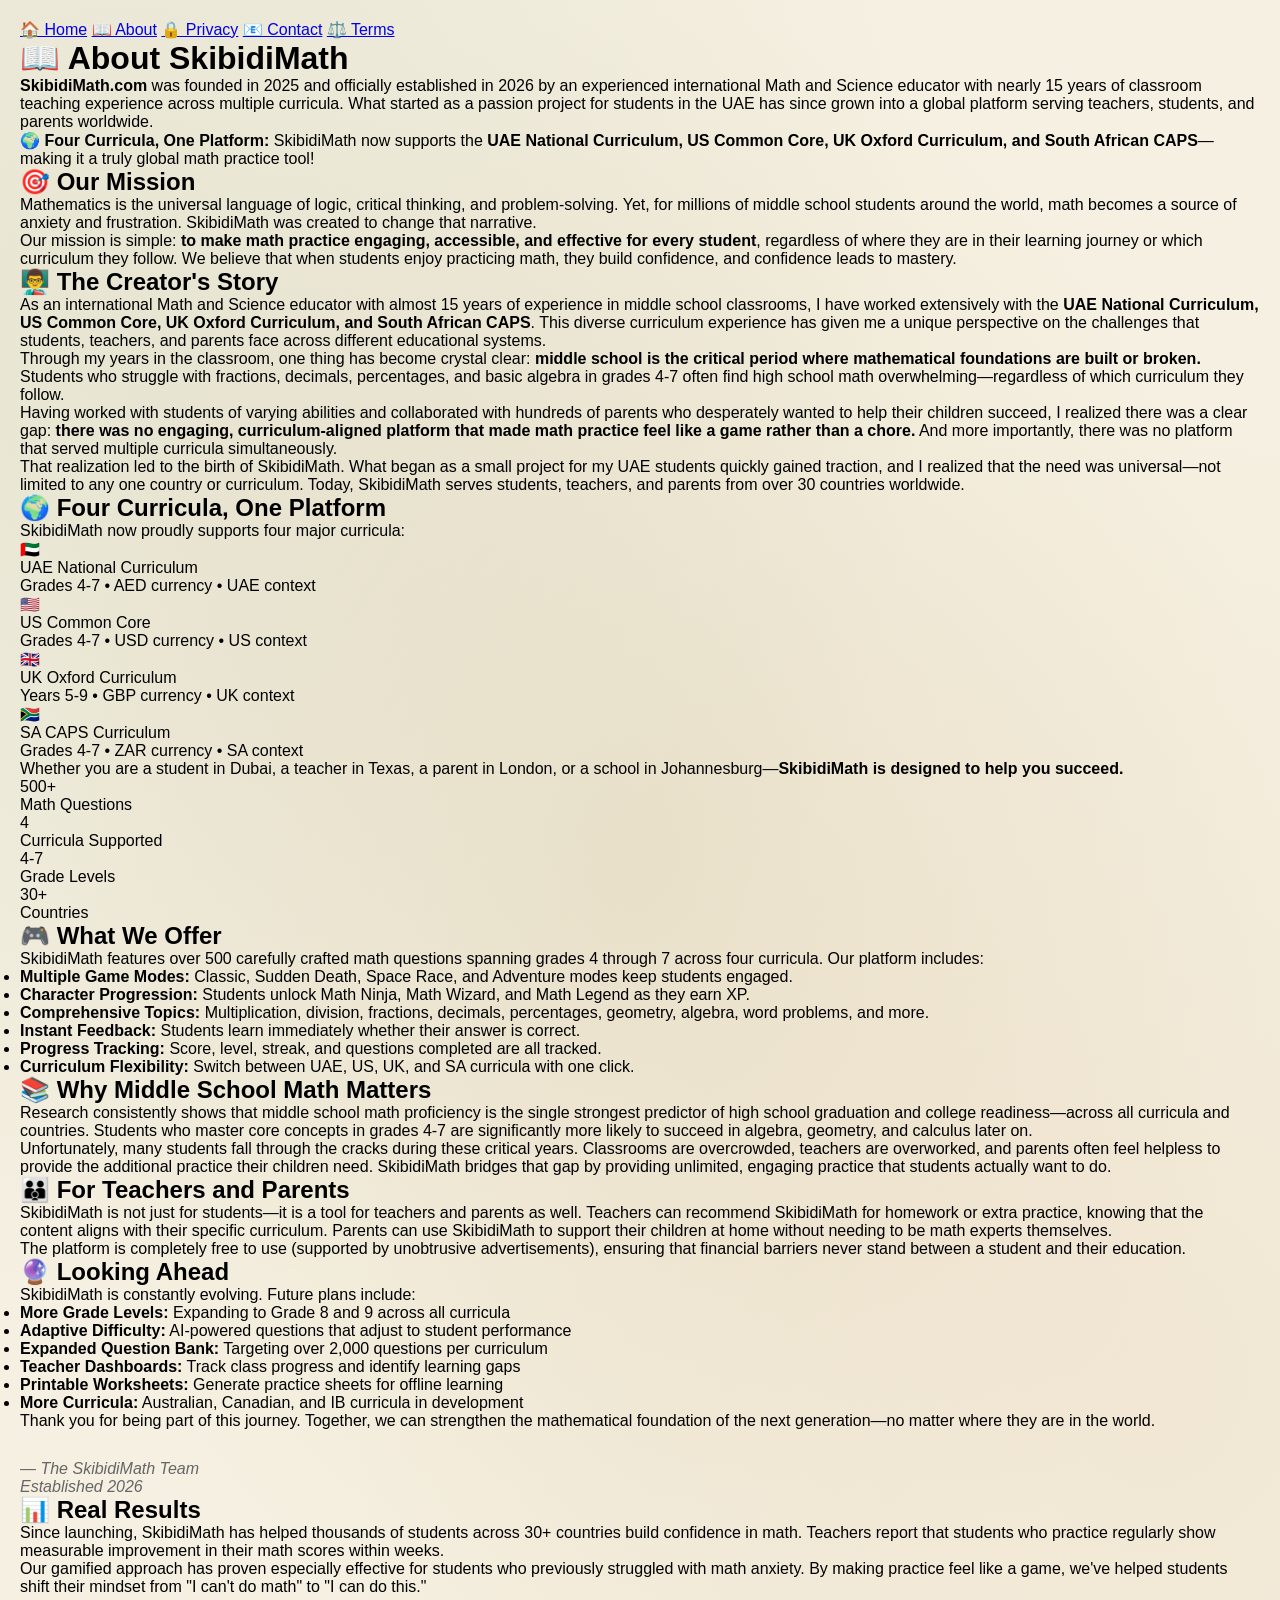
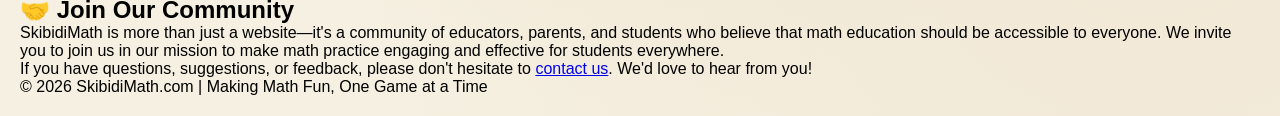
==== commit a55485f6: "Add community engagement and results sections to about page" ====
--- a/about.html
+++ b/about.html
@@ -115,9 +115,18 @@
                 <li><strong>Printable Worksheets:</strong> Generate practice sheets for offline learning</li>
                 <li><strong>More Curricula:</strong> Australian, Canadian, and IB curricula in development</li>
             </ul>
+            
             <p>Thank you for being part of this journey. Together, we can strengthen the mathematical foundation of the next generation—no matter where they are in the world.</p>
 
             <p style="margin-top: 30px; font-style: italic; color: #666;">— The SkibidiMath Team<br>Established 2026</p>
+             <h2>📊 Real Results</h2>
+            <p>Since launching, SkibidiMath has helped thousands of students across 30+ countries build confidence in math. Teachers report that students who practice regularly show measurable improvement in their math scores within weeks.</p>
+            <p>Our gamified approach has proven especially effective for students who previously struggled with math anxiety. By making practice feel like a game, we've helped students shift their mindset from "I can't do math" to "I can do this."</p>
+
+            <h2>🤝 Join Our Community</h2>
+            <p>SkibidiMath is more than just a website—it's a community of educators, parents, and students who believe that math education should be accessible to everyone. We invite you to join us in our mission to make math practice engaging and effective for students everywhere.</p>
+            <p>If you have questions, suggestions, or feedback, please don't hesitate to <a href="/contact.html">contact us</a>. We'd love to hear from you!</p>
+
         </div>
 
         <div class="footer">
--- a/style.css
+++ b/style.css
@@ -1,417 +1,850 @@
-  * {
-            margin: 0;
-            padding: 0;
-            box-sizing: border-box;
-            font-family: 'Segoe UI', Tahoma, Geneva, Verdana, sans-serif;
-        }
-
-        body {
-            background: linear-gradient(135deg, #00968820 0%, #FF000020 50%, #00000020 100%);
-            min-height: 100vh;
-            padding: 10px;
-            transition: all 0.3s;
-        }
-
-        body.rtl {
-            direction: rtl;
-            text-align: right;
-        }
-
-        .game-wrapper {
-            max-width: 1400px;
-            margin: 0 auto;
-            display: grid;
-            grid-template-columns: 1fr;
-            gap: 20px;
-        }
-
-        .game-container {
-            background: white;
-            border-radius: 30px;
-            padding: 20px;
-            box-shadow: 0 20px 60px rgba(0,0,0,0.3);
-            border: 3px solid #000000;
-        }
-
-        .header {
-            display: flex;
-            flex-direction: column;
-            align-items: center;
-            margin-bottom: 15px;
-            gap: 10px;
-        }
-
-        .header h1 {
-            font-size: 1.6rem;
-            background: linear-gradient(135deg, #009688, #FF0000, #000000);
-            -webkit-background-clip: text;
-            -webkit-text-fill-color: transparent;
-            font-weight: bold;
-            text-align: center;
-            line-height: 1.3;
-        }
-
-        .header-top-row {
-            display: flex;
-            flex-wrap: wrap;
-            justify-content: center;
-            align-items: center;
-            gap: 10px;
-            width: 100%;
-        }
-
-        .language-toggle {
-            display: flex;
-            gap: 8px;
-            align-items: center;
-            justify-content: center;
-        }
-
-        .lang-btn {
-            padding: 6px 12px;
-            border: 2px solid #009688;
-            border-radius: 30px;
-            background: white;
-            cursor: pointer;
-            font-weight: bold;
-            font-size: 0.8rem;
-            transition: all 0.3s;
-        }
-
-        .lang-btn.active {
-            background: #009688;
-            color: white;
-        }
-
-        .stats {
-            display: grid;
-            grid-template-columns: repeat(2, 1fr);
-            gap: 10px;
-            margin-bottom: 15px;
-        }
-
-        .stat-box {
-            background: #f7f7f7;
-            padding: 10px;
-            border-radius: 15px;
-            text-align: center;
-            box-shadow: 0 4px 0 #cbd5e0;
-        }
-
-        .stat-label {
-            display: block;
-            color: #666;
-            font-size: 0.75rem;
-        }
-
-        .stat-value {
-            display: block;
-            font-size: 1.5rem;
-            font-weight: bold;
-            color: #4a5568;
-        }
-
-        .badge-container {
-            display: flex;
-            flex-wrap: wrap;
-            justify-content: center;
-            gap: 8px;
-            margin: 10px 0;
-        }
-
-        .uae-badge {
-            display: inline-block;
-            background: #009688;
-            color: white;
-            padding: 5px 10px;
-            border-radius: 20px;
-            font-size: 0.8rem;
-        }
-
-        .visitor-badge {
-            display: inline-block;
-            vertical-align: middle;
-        }
-
-        .mode-selector {
-            display: grid;
-            grid-template-columns: repeat(4, 1fr);
-            gap: 8px;
-            margin-bottom: 15px;
-        }
-
-        .mode-btn {
-            padding: 10px 5px;
-            border: none;
-            border-radius: 15px;
-            font-size: 0.85rem;
-            font-weight: bold;
-            cursor: pointer;
-            transition: all 0.3s;
-            background: #e2e8f0;
-            color: #4a5568;
-            display: flex;
-            flex-direction: column;
-            align-items: center;
-            gap: 3px;
-        }
-
-        .mode-btn.active {
-            background: #009688;
-            color: white;
-            box-shadow: 0 4px 0 #00695c;
-            transform: translateY(-2px);
-        }
-
-        .mode-btn.uae-highlight {
-            border: 2px solid #FF0000;
-            animation: pulse 2s infinite;
-        }
-
-        @keyframes pulse {
-            0%, 100% { transform: scale(1); }
-            50% { transform: scale(1.02); }
-        }
-
-        .grade-selector {
-            display: grid;
-            grid-template-columns: repeat(4, 1fr);
-            gap: 6px;
-            margin-bottom: 15px;
-        }
-
-        .grade-btn {
-            padding: 8px 5px;
-            border: none;
-            border-radius: 20px;
-            font-size: 0.9rem;
-            font-weight: bold;
-            cursor: pointer;
-            transition: all 0.3s;
-            background: #e2e8f0;
-            color: #4a5568;
-        }
-
-        .grade-btn.active {
-            background: #009688;
-            color: white;
-            box-shadow: 0 4px 0 #00695c;
-            transform: translateY(-2px);
-        }
-
-        .mode-display {
-            background: #f0f4f8;
-            padding: 15px;
-            border-radius: 15px;
-            margin-bottom: 15px;
-            display: flex;
-            flex-direction: column;
-            gap: 5px;
-            text-align: center;
-        }
-
-        .game-area {
-            background: #f0f4f8;
-            padding: 20px 15px;
-            border-radius: 20px;
-            margin-bottom: 15px;
-        }
-
-        .question-box {
-            font-size: 1.8rem;
-            text-align: center;
-            margin-bottom: 20px;
-            color: #2d3748;
-            font-weight: bold;
-            min-height: 100px;
-            display: flex;
-            align-items: center;
-            justify-content: center;
-            flex-wrap: wrap;
-            gap: 8px;
-            word-break: break-word;
-        }
-
-        .uae-flag-icon {
-            width: 30px;
-            height: 30px;
-            border-radius: 5px;
-            background: linear-gradient(90deg, #009688 33%, #FF0000 33%, #FF0000 66%, #000000 66%);
-            display: inline-block;
-            margin: 0 5px;
-        }
-
-        .options-grid {
-            display: grid;
-            grid-template-columns: 1fr;
-            gap: 10px;
-            margin-bottom: 15px;
-        }
-
-        .option-btn {
-            background: white;
-            border: 3px solid #cbd5e0;
-            padding: 15px;
-            font-size: 1.5rem;
-            border-radius: 15px;
-            cursor: pointer;
-            transition: all 0.3s;
-            font-weight: bold;
-            box-shadow: 0 4px 0 #a0aec0;
-        }
-
-        .option-btn:hover {
-            transform: translateY(-2px);
-            box-shadow: 0 6px 0 #a0aec0;
-            background: #e2e8f0;
-        }
-
-        .option-btn.correct {
-            background: #48bb78;
-            color: white;
-            border-color: #2f855a;
-            box-shadow: 0 4px 0 #276749;
-        }
-
-        .option-btn.wrong {
-            background: #f56565;
-            color: white;
-            border-color: #c53030;
-            box-shadow: 0 4px 0 #9b2c2c;
-        }
-
-        .feedback {
-            text-align: center;
-            font-size: 1.3rem;
-            min-height: 50px;
-            font-weight: bold;
-            padding: 15px;
-        }
-
-        .character-bar {
-            display: flex;
-            flex-direction: column;
-            gap: 8px;
-            background: linear-gradient(135deg, #9f7aea, #667eea);
-            color: white;
-            padding: 12px 15px;
-            border-radius: 50px;
-            margin-top: 15px;
-            text-align: center;
-        }
-
-        .character-info {
-            display: flex;
-            align-items: center;
-            justify-content: center;
-            gap: 8px;
-            flex-wrap: wrap;
-        }
-
-        .kofi-button {
-            text-align: center;
-            margin: 10px 0 20px;
-        }
-
-        .kofi-button img {
-            max-width: 200px;
-            height: auto;
-        }
-
-        .footer-section {
-            text-align: center;
-            margin-top: 20px;
-            padding-top: 20px;
-            border-top: 2px solid #e2e8f0;
-        }
-
-        .footer-badges {
-            display: flex;
-            flex-wrap: wrap;
-            justify-content: center;
-            align-items: center;
-            gap: 15px;
-            margin: 10px 0;
-        }
-
-        .music-toggle-btn {
-            padding: 8px 16px;
-            border: 2px solid #009688;
-            border-radius: 30px;
-            background: white;
-            cursor: pointer;
-            font-weight: bold;
-            font-size: 0.9rem;
-            transition: all 0.3s;
-            margin: 5px auto;
-            box-shadow: 0 2px 4px rgba(0,0,0,0.1);
-        }
-
-        .music-toggle-btn:hover {
-            background: #009688;
-            color: white;
-            transform: translateY(-2px);
-            box-shadow: 0 4px 8px rgba(0,0,0,0.2);
-        }
-
-        .music-toggle-btn:active {
-            transform: translateY(0);
-        }
-
-        /* Desktop styles */
-        @media (min-width: 900px) {
-            body {
-                padding: 20px;
-            }
-            
-            .game-wrapper {
-                grid-template-columns: 1fr;
-            }
-            
-            .header {
-                flex-direction: row;
-                justify-content: space-between;
-            }
-            
-            .stats {
-                grid-template-columns: repeat(4, 1fr);
-            }
-            
-            .mode-selector {
-                grid-template-columns: repeat(4, 1fr);
-            }
-            
-            .options-grid {
-                grid-template-columns: repeat(2, 1fr);
-            }
-            
-            .character-bar {
-                flex-direction: row;
-                justify-content: space-between;
-            }
-            
-            .header h1 {
-                font-size: 2rem;
-            }
-        }
-
-        /* Small phone adjustments */
-        @media (max-width: 400px) {
-            .question-box {
-                font-size: 1.5rem;
-            }
-            
-            .option-btn {
-                font-size: 1.2rem;
-                padding: 12px;
-            }
-            
-            .grade-btn {
-                font-size: 0.8rem;
-                padding: 6px 3px;
-            }
-            
-            .mode-btn {
-                font-size: 0.75rem;
-            }
-        }
+/* ===== EARTHY COLOR SCHEME ===== */
+:root {
+    --army-green: #4A5D23;
+    --sage-green: #7A8C5E;
+    --muddy-brown: #5C4033;
+    --warm-sand: #D4C5A0;
+    --cream: #F5F0E1;
+    --rustic-orange: #C4783A;
+    --forest-green: #2D4A1E;
+    --gold: #C9A84C;
+    --wood: #8B7355;
+}
+
+* { margin: 0; padding: 0; box-sizing: border-box; font-family: 'Segoe UI', Tahoma, Geneva, Verdana, sans-serif; }
+
+/* ===== GLOSSY BACKGROUND ===== */
+body {
+    background: var(--cream);
+    background-image: 
+        radial-gradient(ellipse at 10% 20%, rgba(74, 93, 35, 0.08) 0%, transparent 50%),
+        radial-gradient(ellipse at 90% 80%, rgba(196, 120, 58, 0.08) 0%, transparent 50%),
+        radial-gradient(ellipse at 50% 50%, rgba(212, 197, 160, 0.3) 0%, transparent 70%);
+    min-height: 100vh;
+    padding: 20px;
+    transition: all 0.3s;
+}
+body.rtl { direction: rtl; text-align: right; }
+
+/* ===== GLOSSY NAVIGATION ===== */
+.main-nav {
+    background: linear-gradient(145deg, var(--army-green), var(--forest-green));
+    padding: 14px 30px;
+    border-radius: 60px;
+    margin-bottom: 25px;
+    display: flex;
+    flex-wrap: wrap;
+    gap: 12px;
+    justify-content: center;
+    box-shadow: 
+        0 8px 32px rgba(74, 93, 35, 0.35),
+        inset 0 1px 0 rgba(255,255,255,0.15);
+    border: 1px solid rgba(255,255,255,0.08);
+    backdrop-filter: blur(10px);
+}
+
+.main-nav a {
+    color: var(--cream);
+    text-decoration: none;
+    font-weight: 600;
+    padding: 8px 20px;
+    border-radius: 40px;
+    transition: all 0.3s ease;
+    font-size: 0.95rem;
+    letter-spacing: 0.3px;
+    position: relative;
+}
+
+.main-nav a::after {
+    content: '';
+    position: absolute;
+    bottom: 4px;
+    left: 50%;
+    width: 0;
+    height: 2px;
+    background: var(--gold);
+    transition: all 0.3s ease;
+    transform: translateX(-50%);
+}
+
+.main-nav a:hover {
+    background: rgba(255,255,255,0.1);
+    transform: translateY(-2px);
+}
+
+.main-nav a:hover::after {
+    width: 60%;
+}
+
+/* ===== GLOSSY DROPDOWN ===== */
+.dropdown {
+    display: inline-block;
+    position: relative;
+}
+
+.dropbtn {
+    color: var(--cream);
+    text-decoration: none;
+    font-weight: 600;
+    padding: 8px 20px;
+    border-radius: 40px;
+    transition: all 0.3s ease;
+    font-size: 0.95rem;
+    display: inline-block;
+    cursor: pointer;
+    letter-spacing: 0.3px;
+}
+
+.dropbtn:hover {
+    background: rgba(255,255,255,0.1);
+    transform: translateY(-2px);
+}
+
+.dropdown-content {
+    display: none;
+    position: absolute;
+    background: rgba(255,255,255,0.95);
+    backdrop-filter: blur(20px);
+    min-width: 230px;
+    border-radius: 16px;
+    box-shadow: 0 20px 60px rgba(0,0,0,0.15);
+    z-index: 1000;
+    padding: 10px 0;
+    top: 100%;
+    left: 0;
+    border: 1px solid rgba(255,255,255,0.2);
+}
+
+.dropdown:hover .dropdown-content,
+.dropdown.active .dropdown-content {
+    display: block;
+}
+
+.dropdown-content .topic-header {
+    padding: 8px 22px;
+    font-weight: 700;
+    color: var(--army-green);
+    font-size: 0.7rem;
+    text-transform: uppercase;
+    letter-spacing: 1px;
+    border-bottom: 1px solid rgba(74, 93, 35, 0.1);
+    cursor: default;
+    background: rgba(247, 250, 252, 0.5);
+}
+
+.sub-dropdown {
+    position: relative;
+}
+
+.sub-dropdown > a {
+    color: #333 !important;
+    padding: 10px 22px;
+    text-decoration: none;
+    display: block;
+    font-weight: 500;
+    border-radius: 0;
+    font-size: 0.9rem;
+    cursor: pointer;
+    transition: all 0.2s ease;
+}
+
+.sub-dropdown > a::after {
+    content: " ▸";
+    float: right;
+    color: #a0aec0;
+}
+
+.sub-dropdown:hover > a,
+.sub-dropdown.active > a {
+    background: rgba(74, 93, 35, 0.08);
+    color: var(--army-green) !important;
+}
+
+.sub-dropdown-content {
+    display: none;
+    position: absolute;
+    left: 100%;
+    top: 0;
+    background: rgba(255,255,255,0.98);
+    backdrop-filter: blur(20px);
+    min-width: 200px;
+    border-radius: 12px;
+    box-shadow: 0 20px 60px rgba(0,0,0,0.12);
+    z-index: 1001;
+    padding: 8px 0;
+    border: 1px solid rgba(255,255,255,0.2);
+}
+
+.sub-dropdown-content a {
+    color: #333 !important;
+    padding: 10px 22px;
+    text-decoration: none;
+    display: block;
+    font-weight: 500;
+    border-radius: 0;
+    font-size: 0.9rem;
+    transition: all 0.2s ease;
+}
+
+.sub-dropdown-content a:hover {
+    background: rgba(74, 93, 35, 0.08);
+    color: var(--army-green) !important;
+}
+
+.sub-dropdown:hover .sub-dropdown-content,
+.sub-dropdown.active .sub-dropdown-content {
+    display: block;
+}
+
+@media (max-width: 768px) {
+    .dropdown-content {
+        position: static;
+        box-shadow: none;
+        border-radius: 0;
+        background: rgba(247, 250, 252, 0.8);
+        min-width: 100%;
+    }
+    .sub-dropdown-content {
+        position: static;
+        box-shadow: none;
+        border-radius: 0;
+        background: rgba(237, 242, 247, 0.6);
+        padding-left: 15px;
+    }
+    .sub-dropdown > a::after {
+        content: " ▼";
+    }
+    .sub-dropdown.active > a::after {
+        content: " ▲";
+    }
+}
+
+/* ===== GLOSSY GAME CONTAINER ===== */
+.game-wrapper { max-width: 1400px; margin: 0 auto; display: grid; grid-template-columns: 1fr; gap: 25px; }
+
+.game-container {
+    background: rgba(255,255,255,0.85);
+    backdrop-filter: blur(10px);
+    border-radius: 30px;
+    padding: 25px;
+    box-shadow: 
+        0 20px 60px rgba(92, 64, 51, 0.12),
+        inset 0 1px 0 rgba(255,255,255,0.6);
+    border: 1px solid rgba(255,255,255,0.3);
+    position: relative;
+    transition: all 0.3s ease;
+}
+
+.game-container:hover {
+    box-shadow: 0 30px 80px rgba(92, 64, 51, 0.18);
+}
+
+.game-container::before {
+    content: '';
+    position: absolute;
+    top: -1px;
+    left: -1px;
+    right: -1px;
+    bottom: -1px;
+    border-radius: 31px;
+    background: linear-gradient(135deg, var(--warm-sand), var(--muddy-brown), var(--warm-sand));
+    z-index: -1;
+    opacity: 0.15;
+}
+
+/* ===== GLOSSY HEADER ===== */
+.header { display: flex; flex-direction: column; align-items: center; margin-bottom: 15px; gap: 10px; }
+.header h1 { 
+    font-size: 1.8rem; 
+    background: linear-gradient(135deg, var(--army-green), var(--rustic-orange), var(--gold));
+    -webkit-background-clip: text;
+    -webkit-text-fill-color: transparent;
+    font-weight: 900;
+    text-align: center;
+    line-height: 1.2;
+    letter-spacing: -0.5px;
+}
+
+.header-top-row { display: flex; flex-wrap: wrap; justify-content: center; align-items: center; gap: 10px; width: 100%; }
+.language-toggle { display: flex; gap: 8px; align-items: center; justify-content: center; }
+.lang-btn { 
+    padding: 6px 14px; 
+    border: 2px solid var(--army-green); 
+    border-radius: 30px; 
+    background: rgba(255,255,255,0.5);
+    backdrop-filter: blur(4px);
+    cursor: pointer; 
+    font-weight: 600; 
+    font-size: 0.8rem; 
+    transition: all 0.3s ease; 
+}
+.lang-btn.active { background: var(--army-green); color: white; border-color: var(--army-green); }
+.lang-btn:hover { transform: translateY(-2px); box-shadow: 0 4px 12px rgba(74, 93, 35, 0.2); }
+
+/* ===== GLOSSY STATS ===== */
+.stats { display: grid; grid-template-columns: repeat(2, 1fr); gap: 12px; margin-bottom: 15px; }
+.stat-box { 
+    background: rgba(247, 250, 252, 0.7);
+    backdrop-filter: blur(4px);
+    padding: 12px; 
+    border-radius: 16px; 
+    text-align: center; 
+    box-shadow: 0 4px 12px rgba(0,0,0,0.04);
+    border: 1px solid rgba(255,255,255,0.4);
+    transition: all 0.3s ease;
+}
+.stat-box:hover { transform: translateY(-2px); box-shadow: 0 8px 24px rgba(0,0,0,0.08); }
+.stat-label { display: block; color: var(--muddy-brown); font-size: 0.7rem; font-weight: 600; text-transform: uppercase; letter-spacing: 0.5px; }
+.stat-value { display: block; font-size: 1.6rem; font-weight: 800; color: var(--forest-green); }
+
+/* ===== GLOSSY BADGES ===== */
+.badge-container { display: flex; flex-wrap: wrap; justify-content: center; gap: 8px; margin: 10px 0; }
+.uae-badge { 
+    display: inline-block; 
+    background: linear-gradient(145deg, var(--army-green), var(--forest-green));
+    color: white; 
+    padding: 6px 14px; 
+    border-radius: 30px; 
+    font-size: 0.8rem; 
+    font-weight: 600;
+    box-shadow: 0 4px 12px rgba(74, 93, 35, 0.2);
+}
+.curriculum-badge { display: inline-block; padding: 6px 14px; border-radius: 30px; font-size: 0.8rem; color: white; font-weight: 600; box-shadow: 0 4px 12px rgba(0,0,0,0.1); }
+.curriculum-badge.uae { background: linear-gradient(145deg, var(--army-green), var(--forest-green)); }
+.curriculum-badge.us { background: linear-gradient(145deg, #3C3B6E, #1a1a3e); }
+.curriculum-badge.uk { background: linear-gradient(145deg, #012169, #001a4a); }
+.curriculum-badge.sa { background: linear-gradient(145deg, #DE3831, #a82822); }
+
+.visitor-badge { display: inline-block; vertical-align: middle; filter: drop-shadow(0 2px 8px rgba(0,0,0,0.1)); }
+
+/* ===== GLOSSY CURRICULUM BUTTONS ===== */
+.curriculum-selector { display: flex; gap: 8px; justify-content: center; margin-bottom: 12px; flex-wrap: wrap; }
+.curriculum-btn { 
+    padding: 8px 18px; 
+    border: 2px solid var(--army-green); 
+    border-radius: 30px; 
+    background: rgba(255,255,255,0.4);
+    backdrop-filter: blur(4px);
+    color: var(--army-green); 
+    cursor: pointer; 
+    font-weight: 700; 
+    font-size: 0.85rem; 
+    transition: all 0.3s ease; 
+}
+.curriculum-btn:hover { transform: translateY(-2px); box-shadow: 0 4px 16px rgba(74, 93, 35, 0.15); }
+.curriculum-btn.active-uae { background: var(--army-green); color: white; border-color: var(--army-green); }
+.curriculum-btn.active-us { background: #3C3B6E; color: white; border-color: #3C3B6E; }
+.curriculum-btn.active-uk { background: #012169; color: white; border-color: #012169; }
+.curriculum-btn.active-sa { background: #DE3831; color: white; border-color: #DE3831; }
+
+/* ===== GLOSSY MODE BUTTONS ===== */
+.mode-selector { display: grid; grid-template-columns: repeat(4, 1fr); gap: 8px; margin-bottom: 15px; }
+.mode-btn { 
+    padding: 10px 5px; 
+    border: none; 
+    border-radius: 16px; 
+    font-size: 0.85rem; 
+    font-weight: 700; 
+    cursor: pointer; 
+    transition: all 0.3s ease; 
+    background: rgba(226, 232, 240, 0.5);
+    backdrop-filter: blur(4px);
+    color: #4a5568; 
+    display: flex; 
+    flex-direction: column; 
+    align-items: center; 
+    gap: 3px; 
+    border: 1px solid rgba(255,255,255,0.2);
+}
+.mode-btn:hover { transform: translateY(-2px); box-shadow: 0 8px 20px rgba(0,0,0,0.06); }
+.mode-btn.active { 
+    background: linear-gradient(145deg, var(--army-green), var(--forest-green));
+    color: white; 
+    box-shadow: 0 8px 24px rgba(74, 93, 35, 0.3);
+    transform: translateY(-2px);
+    border-color: transparent;
+}
+
+/* ===== GLOSSY GRADE BUTTONS ===== */
+.grade-selector { display: grid; grid-template-columns: repeat(4, 1fr); gap: 6px; margin-bottom: 15px; }
+.grade-btn { 
+    padding: 8px 5px; 
+    border: none; 
+    border-radius: 20px; 
+    font-size: 0.9rem; 
+    font-weight: 700; 
+    cursor: pointer; 
+    transition: all 0.3s ease; 
+    background: rgba(226, 232, 240, 0.4);
+    backdrop-filter: blur(4px);
+    color: #4a5568; 
+    border: 1px solid rgba(255,255,255,0.2);
+}
+.grade-btn:hover { transform: translateY(-2px); }
+.grade-btn.active { 
+    background: linear-gradient(145deg, var(--army-green), var(--forest-green));
+    color: white; 
+    box-shadow: 0 8px 24px rgba(74, 93, 35, 0.25);
+    transform: translateY(-2px);
+    border-color: transparent;
+}
+
+/* ===== GLOSSY DISPLAY AREAS ===== */
+.mode-display { 
+    background: rgba(247, 250, 252, 0.5);
+    backdrop-filter: blur(4px);
+    padding: 15px; 
+    border-radius: 16px; 
+    margin-bottom: 15px; 
+    display: flex; 
+    flex-direction: column; 
+    gap: 5px; 
+    text-align: center; 
+    border: 1px solid rgba(255,255,255,0.3);
+}
+.game-area { 
+    background: rgba(247, 250, 252, 0.3);
+    backdrop-filter: blur(4px);
+    padding: 20px 15px; 
+    border-radius: 20px; 
+    margin-bottom: 15px; 
+    border: 1px solid rgba(255,255,255,0.2);
+}
+
+.question-box { 
+    font-size: 1.8rem; 
+    text-align: center; 
+    margin-bottom: 20px; 
+    color: var(--forest-green); 
+    font-weight: 800; 
+    min-height: 100px; 
+    display: flex; 
+    align-items: center; 
+    justify-content: center; 
+    flex-wrap: wrap; 
+    gap: 8px; 
+    word-break: break-word; 
+}
+.uae-flag-icon { width: 30px; height: 30px; border-radius: 5px; background: linear-gradient(90deg, #009688 33%, #FF0000 33%, #FF0000 66%, #000000 66%); display: inline-block; margin: 0 5px; }
+
+/* ===== GLOSSY OPTION BUTTONS ===== */
+.options-grid { display: grid; grid-template-columns: 1fr; gap: 10px; margin-bottom: 15px; }
+.option-btn { 
+    background: rgba(255,255,255,0.6);
+    backdrop-filter: blur(4px);
+    border: 2px solid rgba(212, 197, 160, 0.3); 
+    padding: 16px; 
+    font-size: 1.5rem; 
+    border-radius: 16px; 
+    cursor: pointer; 
+    transition: all 0.3s ease; 
+    font-weight: 700; 
+    box-shadow: 0 4px 12px rgba(0,0,0,0.03);
+    color: var(--forest-green);
+}
+.option-btn:hover { 
+    transform: translateY(-3px); 
+    box-shadow: 0 8px 24px rgba(0,0,0,0.08);
+    background: rgba(255,255,255,0.8);
+    border-color: var(--army-green);
+}
+.option-btn.correct { 
+    background: #48bb78; 
+    color: white; 
+    border-color: #2f855a; 
+    box-shadow: 0 8px 24px rgba(72, 187, 120, 0.3);
+}
+.option-btn.wrong { 
+    background: #f56565; 
+    color: white; 
+    border-color: #c53030; 
+    box-shadow: 0 8px 24px rgba(245, 101, 101, 0.3);
+}
+
+.feedback { text-align: center; font-size: 1.3rem; min-height: 50px; font-weight: 700; padding: 15px; }
+
+/* ===== GLOSSY CHARACTER BAR ===== */
+.character-bar { 
+    display: flex; 
+    flex-direction: column; 
+    gap: 8px; 
+    background: linear-gradient(145deg, var(--army-green), var(--forest-green));
+    color: white; 
+    padding: 14px 20px; 
+    border-radius: 60px; 
+    margin-top: 15px; 
+    text-align: center; 
+    box-shadow: 0 8px 24px rgba(74, 93, 35, 0.25);
+    border: 1px solid rgba(255,255,255,0.08);
+}
+.character-info { display: flex; align-items: center; justify-content: center; gap: 8px; flex-wrap: wrap; font-weight: 500; }
+
+/* ===== GLOSSY KOFI ===== */
+.kofi-button { text-align: center; margin: 10px 0 20px; }
+.kofi-button img { max-width: 200px; height: auto; filter: drop-shadow(0 4px 12px rgba(0,0,0,0.08)); transition: all 0.3s ease; }
+.kofi-button img:hover { transform: scale(1.02); filter: drop-shadow(0 8px 24px rgba(0,0,0,0.15)); }
+
+/* ===== GLOSSY EDUCATIONAL CONTENT ===== */
+.educational-content { 
+    background: rgba(255,255,255,0.7);
+    backdrop-filter: blur(10px);
+    border-radius: 30px; 
+    padding: 30px; 
+    margin-top: 20px; 
+    box-shadow: 0 20px 60px rgba(0,0,0,0.06);
+    border: 1px solid rgba(255,255,255,0.3);
+}
+.educational-content h2 { 
+    background: linear-gradient(135deg, var(--army-green), var(--rustic-orange));
+    -webkit-background-clip: text;
+    -webkit-text-fill-color: transparent;
+    margin-bottom: 15px; 
+    font-size: 1.8rem; 
+    font-weight: 800;
+}
+.educational-content h3 { color: var(--rustic-orange); margin: 20px 0 10px 0; font-weight: 700; }
+.educational-content ul { margin-left: 30px; margin-bottom: 15px; line-height: 1.8; }
+.educational-content p { line-height: 1.7; margin-bottom: 15px; color: #333; }
+
+/* ===== GLOSSY TOPICS GRID ===== */
+.topics-grid { display: grid; grid-template-columns: repeat(auto-fit, minmax(200px, 1fr)); gap: 15px; margin: 20px 0; }
+.topic-item { 
+    background: rgba(247, 250, 252, 0.5);
+    backdrop-filter: blur(4px);
+    padding: 12px; 
+    border-radius: 14px; 
+    text-align: center; 
+    font-weight: 600; 
+    border: 1px solid rgba(212, 197, 160, 0.2);
+    transition: all 0.3s ease;
+    color: var(--muddy-brown);
+}
+.topic-item:hover { transform: translateY(-2px); box-shadow: 0 8px 20px rgba(0,0,0,0.04); border-color: var(--sage-green); }
+
+/* ===== GLOSSY FOOTER ===== */
+.footer-section { text-align: center; margin-top: 20px; padding-top: 20px; border-top: 1px solid rgba(212, 197, 160, 0.2); }
+.footer-badges { display: flex; flex-wrap: wrap; justify-content: center; align-items: center; gap: 15px; margin: 10px 0; }
+.music-toggle-btn { 
+    padding: 8px 20px; 
+    border: 2px solid var(--army-green); 
+    border-radius: 30px; 
+    background: rgba(255,255,255,0.4);
+    backdrop-filter: blur(4px);
+    cursor: pointer; 
+    font-weight: 600; 
+    font-size: 0.9rem; 
+    transition: all 0.3s ease; 
+    margin: 5px auto; 
+}
+.music-toggle-btn:hover { background: var(--army-green); color: white; transform: translateY(-2px); box-shadow: 0 8px 24px rgba(74, 93, 35, 0.2); }
+
+/* ===== GLOSSY AD CONTAINER ===== */
+.ad-container { text-align: center; margin: 20px 0; padding: 10px; background: rgba(248, 249, 250, 0.3); backdrop-filter: blur(4px); border-radius: 12px; min-height: 100px; border: 1px solid rgba(255,255,255,0.1); }
+.ad-label { font-size: 0.7rem; color: #999; text-transform: uppercase; letter-spacing: 1px; margin-bottom: 8px; }
+
+/* ===== GLOSSY HINT BUTTON ===== */
+#hint-btn {
+    background: linear-gradient(145deg, var(--rustic-orange), #A8652E);
+    color: white;
+    border: none;
+    padding: 12px 24px;
+    border-radius: 40px;
+    font-size: 1rem;
+    cursor: pointer;
+    font-weight: 700;
+    box-shadow: 0 8px 24px rgba(196, 120, 58, 0.3);
+    transition: all 0.3s ease;
+    letter-spacing: 0.3px;
+}
+#hint-btn:hover {
+    transform: translateY(-3px);
+    box-shadow: 0 12px 32px rgba(196, 120, 58, 0.4);
+}
+
+/* ===== SUPPORT US SECTION ===== */
+.support-section {
+    background: linear-gradient(145deg, var(--army-green), var(--forest-green));
+    border-radius: 30px;
+    padding: 40px 30px;
+    margin: 30px 0;
+    text-align: center;
+    border: 1px solid rgba(255,255,255,0.1);
+    box-shadow: 0 20px 60px rgba(74, 93, 35, 0.3);
+    position: relative;
+    overflow: hidden;
+}
+
+.support-section::before {
+    content: '';
+    position: absolute;
+    top: -50%;
+    right: -20%;
+    width: 60%;
+    height: 200%;
+    background: radial-gradient(ellipse, rgba(255,255,255,0.05) 0%, transparent 70%);
+    pointer-events: none;
+}
+
+.support-content {
+    position: relative;
+    z-index: 1;
+}
+
+.support-icon {
+    font-size: 3rem;
+    display: block;
+    margin-bottom: 10px;
+}
+
+.support-title {
+    font-size: 2rem;
+    font-weight: 800;
+    color: white;
+    margin-bottom: 10px;
+}
+
+.support-description {
+    font-size: 1.1rem;
+    color: rgba(255,255,255,0.9);
+    max-width: 600px;
+    margin: 0 auto 20px;
+    line-height: 1.6;
+}
+
+.support-buttons {
+    display: flex;
+    flex-wrap: wrap;
+    gap: 12px;
+    justify-content: center;
+    align-items: center;
+    margin-bottom: 12px;
+}
+
+.support-btn {
+    background: white;
+    color: var(--army-green);
+    padding: 14px 32px;
+    border-radius: 50px;
+    font-size: 1.1rem;
+    font-weight: 700;
+    text-decoration: none;
+    transition: all 0.3s ease;
+    box-shadow: 0 4px 15px rgba(0,0,0,0.2);
+    display: inline-block;
+}
+
+.support-btn:hover {
+    transform: translateY(-3px) scale(1.02);
+    box-shadow: 0 8px 30px rgba(0,0,0,0.3);
+}
+
+.support-note {
+    color: rgba(255,255,255,0.8);
+    font-size: 1rem;
+    font-weight: 500;
+}
+
+.support-message {
+    font-size: 0.9rem;
+    color: rgba(255,255,255,0.7);
+    margin-top: 10px;
+}
+
+/* ===== RESPONSIVE ===== */
+@media (max-width: 600px) {
+    .support-section {
+        padding: 30px 20px;
+        margin: 20px 0;
+    }
+    .support-title {
+        font-size: 1.5rem;
+    }
+    .support-description {
+        font-size: 1rem;
+    }
+    .support-btn {
+        font-size: 1rem;
+        padding: 12px 24px;
+    }
+    .support-buttons {
+        flex-direction: column;
+        gap: 8px;
+    }
+    .support-note {
+        font-size: 0.9rem;
+    }
+}
+
+/* ===== RESPONSIVE ===== */
+@media (min-width: 900px) { 
+    body { padding: 20px; } 
+    .game-wrapper { grid-template-columns: 1fr; } 
+    .header { flex-direction: row; justify-content: space-between; } 
+    .stats { grid-template-columns: repeat(4, 1fr); } 
+    .mode-selector { grid-template-columns: repeat(4, 1fr); } 
+    .options-grid { grid-template-columns: repeat(2, 1fr); } 
+    .character-bar { flex-direction: row; justify-content: space-between; } 
+    .header h1 { font-size: 2rem; } 
+}
+
+@media (max-width: 600px) { 
+    .header h1 { font-size: 1.4rem; }
+    .stat-value { font-size: 1.3rem; }
+    .option-btn { font-size: 1.2rem; padding: 12px; }
+    .question-box { font-size: 1.5rem; }
+    .mode-btn { font-size: 0.75rem; }
+    .grade-btn { font-size: 0.8rem; padding: 6px 3px; }
+    .curriculum-btn { font-size: 0.7rem; padding: 5px 10px; }
+    .main-nav { padding: 10px 15px; gap: 8px; }
+    .main-nav a, .dropbtn { padding: 6px 12px; font-size: 0.8rem; }
+}
+/* ===== DROPDOWN & NESTED DROPDOWN STYLES ===== */
+.dropdown {
+    display: inline-block;
+    position: relative;
+}
+
+.dropbtn {
+    color: var(--cream);
+    text-decoration: none;
+    font-weight: 600;
+    padding: 8px 20px;
+    border-radius: 40px;
+    transition: all 0.3s ease;
+    font-size: 0.95rem;
+    display: inline-block;
+    cursor: pointer;
+    letter-spacing: 0.3px;
+}
+
+.dropbtn:hover {
+    background: rgba(255,255,255,0.1);
+    transform: translateY(-2px);
+}
+
+.dropdown-content {
+    display: none;
+    position: absolute;
+    background: rgba(255,255,255,0.95);
+    backdrop-filter: blur(20px);
+    min-width: 230px;
+    border-radius: 16px;
+    box-shadow: 0 20px 60px rgba(0,0,0,0.15);
+    z-index: 1000;
+    padding: 10px 0;
+    top: 100%;
+    left: 0;
+    border: 1px solid rgba(255,255,255,0.2);
+}
+
+.dropdown:hover .dropdown-content,
+.dropdown.active .dropdown-content {
+    display: block;
+}
+
+.dropdown-content .topic-header {
+    padding: 8px 22px;
+    font-weight: 700;
+    color: var(--army-green);
+    font-size: 0.7rem;
+    text-transform: uppercase;
+    letter-spacing: 1px;
+    border-bottom: 1px solid rgba(74, 93, 35, 0.1);
+    cursor: default;
+    background: rgba(247, 250, 252, 0.5);
+}
+
+.sub-dropdown {
+    position: relative;
+}
+
+.sub-dropdown > a {
+    color: #333 !important;
+    padding: 10px 22px;
+    text-decoration: none;
+    display: block;
+    font-weight: 500;
+    border-radius: 0;
+    font-size: 0.9rem;
+    cursor: pointer;
+    transition: all 0.2s ease;
+}
+
+.sub-dropdown > a::after {
+    content: " ▸";
+    float: right;
+    color: #a0aec0;
+}
+
+.sub-dropdown:hover > a,
+.sub-dropdown.active > a {
+    background: rgba(74, 93, 35, 0.08);
+    color: var(--army-green) !important;
+}
+
+.sub-dropdown-content {
+    display: none;
+    position: absolute;
+    left: 100%;
+    top: 0;
+    background: rgba(255,255,255,0.98);
+    backdrop-filter: blur(20px);
+    min-width: 200px;
+    border-radius: 12px;
+    box-shadow: 0 20px 60px rgba(0,0,0,0.12);
+    z-index: 1001;
+    padding: 8px 0;
+    border: 1px solid rgba(255,255,255,0.2);
+}
+
+.sub-dropdown-content a {
+    color: #333 !important;
+    padding: 10px 22px;
+    text-decoration: none;
+    display: block;
+    font-weight: 500;
+    border-radius: 0;
+    font-size: 0.9rem;
+    transition: all 0.2s ease;
+}
+
+.sub-dropdown-content a:hover {
+    background: rgba(74, 93, 35, 0.08);
+    color: var(--army-green) !important;
+}
+
+.sub-dropdown:hover .sub-dropdown-content,
+.sub-dropdown.active .sub-dropdown-content {
+    display: block;
+}
+
+@media (max-width: 768px) {
+    .dropdown-content {
+        position: static;
+        box-shadow: none;
+        border-radius: 0;
+        background: rgba(247, 250, 252, 0.8);
+        min-width: 100%;
+    }
+    .sub-dropdown-content {
+        position: static;
+        box-shadow: none;
+        border-radius: 0;
+        background: rgba(237, 242, 247, 0.6);
+        padding-left: 15px;
+    }
+    .sub-dropdown > a::after {
+        content: " ▼";
+    }
+    .sub-dropdown.active > a::after {
+        content: " ▲";
+    }
+}
+/* ===== FIX: Ensure dropdown shows on active ===== */
+.dropdown.active .dropdown-content {
+    display: block !important;
+}
+
+.sub-dropdown.active .sub-dropdown-content {
+    display: block !important;
+}
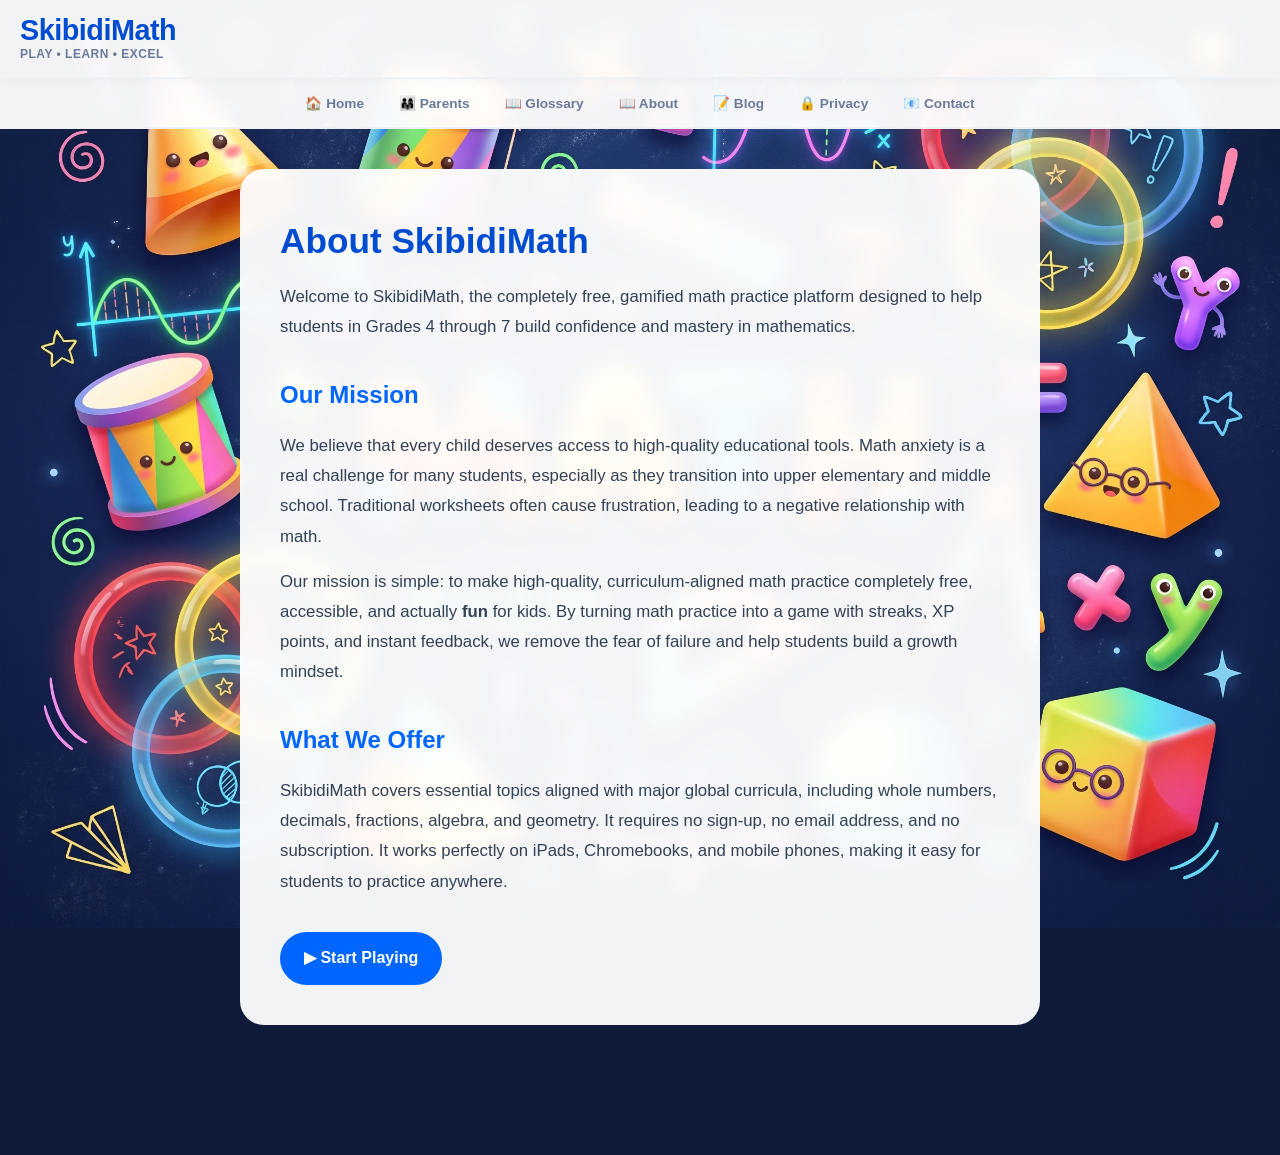
==== commit 9a0e56c9: "Revise About page content and styling Updated the About page to reflect a new title, description, an" ====
--- a/about.html
+++ b/about.html
@@ -1,137 +1,61 @@
 <!DOCTYPE html>
-<html lang="en">
+<html lang="en" dir="ltr">
 <head>
     <meta charset="UTF-8">
     <meta name="viewport" content="width=device-width, initial-scale=1.0">
-    <meta name="description" content="SkibidiMath - Free math practice game supporting UAE, US, UK, and SA CAPS curricula. Created by an international educator with 15 years of experience.">
-    <title>About SkibidiMath - Math Practice Platform</title>
-   <link rel="stylesheet" href="/style.css">
+    <title>About Us - SkibidiMath</title>
+    <meta name="description" content="Learn about SkibidiMath, a free educational math game designed for students in grades 4-7.">
+    <link rel="stylesheet" href="/style.css?v=23">
+    <style>
+        .text-page-container {
+            max-width: 800px; margin: 40px auto; padding: 40px;
+            background: rgba(255, 255, 255, 0.95); backdrop-filter: blur(10px);
+            border-radius: var(--radius-lg); box-shadow: var(--shadow-lg);
+            color: var(--text-main); line-height: 1.8;
+        }
+        .text-page-container h1 { color: var(--blue-dark); margin-bottom: 10px; font-size: 2.2rem; }
+        .text-page-container h2 { color: var(--blue-primary); margin: 30px 0 15px; font-size: 1.5rem; }
+        .text-page-container p { margin-bottom: 15px; font-size: 1.05rem; color: #334155; }
+        .back-home-btn {
+            display: inline-block; margin-top: 20px; padding: 12px 24px;
+            background: var(--blue-primary); color: white; text-decoration: none;
+            border-radius: var(--radius-pill); font-weight: 800; transition: transform 0.2s;
+        }
+        .back-home-btn:hover { transform: translateY(-2px); background: var(--blue-dark); }
+    </style>
 </head>
-<body>
-    <div class="container">
-        <nav>
-            <a href="/">🏠 Home</a>
-            <a href="/about.html">📖 About</a>
-            <a href="/privacy.html">🔒 Privacy</a>
-            <a href="/contact.html">📧 Contact</a>
-            <a href="/terms.html">⚖️ Terms</a>
-        </nav>
+<body style="background-color: #101a3b; background-image: url('/math-bg.png'); background-size: cover; background-attachment: fixed;">
 
-        <div class="content-card">
-            <h1>📖 About SkibidiMath</h1>
-            
-            <p><strong>SkibidiMath.com</strong> was founded in 2025 and officially established in 2026 by an experienced international Math and Science educator with nearly 15 years of classroom teaching experience across multiple curricula. What started as a passion project for students in the UAE has since grown into a global platform serving teachers, students, and parents worldwide.</p>
+    <header class="top-header">
+        <div class="logo-area">
+            <h1>SkibidiMath</h1>
+            <p>Play • Learn • Excel</p>
+        </div>
+    </header>
 
-            <div class="highlight-box">
-                <strong>🌍 Four Curricula, One Platform:</strong> SkibidiMath now supports the <strong>UAE National Curriculum, US Common Core, UK Oxford Curriculum, and South African CAPS</strong>—making it a truly global math practice tool!
-            </div>
+    <nav class="main-nav">
+        <a href="/">🏠 Home</a>
+        <a href="/parents.html">👨‍👩‍👧 Parents</a>
+        <a href="/glossary.html">📖 Glossary</a>
+        <a href="/about.html">📖 About</a>
+        <a href="/blog.html">📝 Blog</a>
+        <a href="/privacy.html">🔒 Privacy</a>
+        <a href="/contact.html">📧 Contact</a>
+    </nav>
 
-            <h2>🎯 Our Mission</h2>
-            <p>Mathematics is the universal language of logic, critical thinking, and problem-solving. Yet, for millions of middle school students around the world, math becomes a source of anxiety and frustration. SkibidiMath was created to change that narrative.</p>
-            <p>Our mission is simple: <strong>to make math practice engaging, accessible, and effective for every student</strong>, regardless of where they are in their learning journey or which curriculum they follow. We believe that when students enjoy practicing math, they build confidence, and confidence leads to mastery.</p>
+    <main class="text-page-container">
+        <h1>About SkibidiMath</h1>
+        <p>Welcome to SkibidiMath, the completely free, gamified math practice platform designed to help students in Grades 4 through 7 build confidence and mastery in mathematics.</p>
 
-            <h2>👨‍🏫 The Creator's Story</h2>
-            <p>As an international Math and Science educator with almost 15 years of experience in middle school classrooms, I have worked extensively with the <strong>UAE National Curriculum, US Common Core, UK Oxford Curriculum, and South African CAPS</strong>. This diverse curriculum experience has given me a unique perspective on the challenges that students, teachers, and parents face across different educational systems.</p>
-            
-            <p>Through my years in the classroom, one thing has become crystal clear: <strong>middle school is the critical period where mathematical foundations are built or broken.</strong> Students who struggle with fractions, decimals, percentages, and basic algebra in grades 4-7 often find high school math overwhelming—regardless of which curriculum they follow.</p>
-            
-            <p>Having worked with students of varying abilities and collaborated with hundreds of parents who desperately wanted to help their children succeed, I realized there was a clear gap: <strong>there was no engaging, curriculum-aligned platform that made math practice feel like a game rather than a chore.</strong> And more importantly, there was no platform that served multiple curricula simultaneously.</p>
-            
-            <p>That realization led to the birth of SkibidiMath. What began as a small project for my UAE students quickly gained traction, and I realized that the need was universal—not limited to any one country or curriculum. Today, SkibidiMath serves students, teachers, and parents from over 30 countries worldwide.</p>
+        <h2>Our Mission</h2>
+        <p>We believe that every child deserves access to high-quality educational tools. Math anxiety is a real challenge for many students, especially as they transition into upper elementary and middle school. Traditional worksheets often cause frustration, leading to a negative relationship with math.</p>
+        <p>Our mission is simple: to make high-quality, curriculum-aligned math practice completely free, accessible, and actually <strong>fun</strong> for kids. By turning math practice into a game with streaks, XP points, and instant feedback, we remove the fear of failure and help students build a growth mindset.</p>
 
-            <h2>🌍 Four Curricula, One Platform</h2>
-            <p>SkibidiMath now proudly supports four major curricula:</p>
-            
-            <div class="curriculum-grid">
-                <div class="curriculum-card uae">
-                    <span class="flag">🇦🇪</span>
-                    <div class="name">UAE National Curriculum</div>
-                    <div class="detail">Grades 4-7 • AED currency • UAE context</div>
-                </div>
-                <div class="curriculum-card us">
-                    <span class="flag">🇺🇸</span>
-                    <div class="name">US Common Core</div>
-                    <div class="detail">Grades 4-7 • USD currency • US context</div>
-                </div>
-                <div class="curriculum-card uk">
-                    <span class="flag">🇬🇧</span>
-                    <div class="name">UK Oxford Curriculum</div>
-                    <div class="detail">Years 5-9 • GBP currency • UK context</div>
-                </div>
-                <div class="curriculum-card sa">
-                    <span class="flag">🇿🇦</span>
-                    <div class="name">SA CAPS Curriculum</div>
-                    <div class="detail">Grades 4-7 • ZAR currency • SA context</div>
-                </div>
-            </div>
+        <h2>What We Offer</h2>
+        <p>SkibidiMath covers essential topics aligned with major global curricula, including whole numbers, decimals, fractions, algebra, and geometry. It requires no sign-up, no email address, and no subscription. It works perfectly on iPads, Chromebooks, and mobile phones, making it easy for students to practice anywhere.</p>
 
-            <p>Whether you are a student in Dubai, a teacher in Texas, a parent in London, or a school in Johannesburg—<strong>SkibidiMath is designed to help you succeed.</strong></p>
+        <a href="/" class="back-home-btn">▶ Start Playing</a>
+    </main>
 
-            <div class="stats-grid">
-                <div class="stat-card">
-                    <div class="stat-number">500+</div>
-                    <div>Math Questions</div>
-                </div>
-                <div class="stat-card">
-                    <div class="stat-number">4</div>
-                    <div>Curricula Supported</div>
-                </div>
-                <div class="stat-card">
-                    <div class="stat-number">4-7</div>
-                    <div>Grade Levels</div>
-                </div>
-                <div class="stat-card">
-                    <div class="stat-number">30+</div>
-                    <div>Countries</div>
-                </div>
-            </div>
-
-            <h2>🎮 What We Offer</h2>
-            <p>SkibidiMath features over 500 carefully crafted math questions spanning grades 4 through 7 across four curricula. Our platform includes:</p>
-            <ul>
-                <li><strong>Multiple Game Modes:</strong> Classic, Sudden Death, Space Race, and Adventure modes keep students engaged.</li>
-                <li><strong>Character Progression:</strong> Students unlock Math Ninja, Math Wizard, and Math Legend as they earn XP.</li>
-                <li><strong>Comprehensive Topics:</strong> Multiplication, division, fractions, decimals, percentages, geometry, algebra, word problems, and more.</li>
-                <li><strong>Instant Feedback:</strong> Students learn immediately whether their answer is correct.</li>
-                <li><strong>Progress Tracking:</strong> Score, level, streak, and questions completed are all tracked.</li>
-                <li><strong>Curriculum Flexibility:</strong> Switch between UAE, US, UK, and SA curricula with one click.</li>
-            </ul>
-
-            <h2>📚 Why Middle School Math Matters</h2>
-            <p>Research consistently shows that middle school math proficiency is the single strongest predictor of high school graduation and college readiness—across all curricula and countries. Students who master core concepts in grades 4-7 are significantly more likely to succeed in algebra, geometry, and calculus later on.</p>
-            <p>Unfortunately, many students fall through the cracks during these critical years. Classrooms are overcrowded, teachers are overworked, and parents often feel helpless to provide the additional practice their children need. SkibidiMath bridges that gap by providing unlimited, engaging practice that students actually want to do.</p>
-
-            <h2>👪 For Teachers and Parents</h2>
-            <p>SkibidiMath is not just for students—it is a tool for teachers and parents as well. Teachers can recommend SkibidiMath for homework or extra practice, knowing that the content aligns with their specific curriculum. Parents can use SkibidiMath to support their children at home without needing to be math experts themselves.</p>
-            <p>The platform is completely free to use (supported by unobtrusive advertisements), ensuring that financial barriers never stand between a student and their education.</p>
-
-            <h2>🔮 Looking Ahead</h2>
-            <p>SkibidiMath is constantly evolving. Future plans include:</p>
-            <ul>
-                <li><strong>More Grade Levels:</strong> Expanding to Grade 8 and 9 across all curricula</li>
-                <li><strong>Adaptive Difficulty:</strong> AI-powered questions that adjust to student performance</li>
-                <li><strong>Expanded Question Bank:</strong> Targeting over 2,000 questions per curriculum</li>
-                <li><strong>Teacher Dashboards:</strong> Track class progress and identify learning gaps</li>
-                <li><strong>Printable Worksheets:</strong> Generate practice sheets for offline learning</li>
-                <li><strong>More Curricula:</strong> Australian, Canadian, and IB curricula in development</li>
-            </ul>
-            
-            <p>Thank you for being part of this journey. Together, we can strengthen the mathematical foundation of the next generation—no matter where they are in the world.</p>
-
-            <p style="margin-top: 30px; font-style: italic; color: #666;">— The SkibidiMath Team<br>Established 2026</p>
-             <h2>📊 Real Results</h2>
-            <p>Since launching, SkibidiMath has helped thousands of students across 30+ countries build confidence in math. Teachers report that students who practice regularly show measurable improvement in their math scores within weeks.</p>
-            <p>Our gamified approach has proven especially effective for students who previously struggled with math anxiety. By making practice feel like a game, we've helped students shift their mindset from "I can't do math" to "I can do this."</p>
-
-            <h2>🤝 Join Our Community</h2>
-            <p>SkibidiMath is more than just a website—it's a community of educators, parents, and students who believe that math education should be accessible to everyone. We invite you to join us in our mission to make math practice engaging and effective for students everywhere.</p>
-            <p>If you have questions, suggestions, or feedback, please don't hesitate to <a href="/contact.html">contact us</a>. We'd love to hear from you!</p>
-
-        </div>
-
-        <div class="footer">
-            <p>© 2026 SkibidiMath.com | Making Math Fun, One Game at a Time</p>
-        </div>
-    </div>
 </body>
 </html>
--- a/style.css
+++ b/style.css
@@ -1,850 +1,200 @@
-/* ===== EARTHY COLOR SCHEME ===== */
 :root {
-    --army-green: #4A5D23;
-    --sage-green: #7A8C5E;
-    --muddy-brown: #5C4033;
-    --warm-sand: #D4C5A0;
-    --cream: #F5F0E1;
-    --rustic-orange: #C4783A;
-    --forest-green: #2D4A1E;
-    --gold: #C9A84C;
-    --wood: #8B7355;
-}
-
-* { margin: 0; padding: 0; box-sizing: border-box; font-family: 'Segoe UI', Tahoma, Geneva, Verdana, sans-serif; }
-
-/* ===== GLOSSY BACKGROUND ===== */
+  --bg-color: #101a3b; 
+  --text-main: #1a2b4c;
+  --text-muted: #6b7a99;
+  --blue-primary: #0066ff;
+  --blue-dark: #004cd1;
+  --yellow-primary: #ffcc00;
+  --yellow-dark: #e6a800;
+  --card-score-bg: #fff8d6;
+  --card-level-bg: #e6f0ff;
+  --card-streak-bg: #ffe6e6;
+  --card-questions-bg: #e6fceb;
+  --shadow-sm: 0 4px 6px rgba(0,0,0,0.05);
+  --shadow-md: 0 8px 15px rgba(0,0,0,0.08);
+  --radius-md: 16px;
+  --radius-lg: 24px;
+  --radius-pill: 50px;
+}
+
+* { box-sizing: border-box; margin: 0; padding: 0; }
+
 body {
-    background: var(--cream);
-    background-image: 
-        radial-gradient(ellipse at 10% 20%, rgba(74, 93, 35, 0.08) 0%, transparent 50%),
-        radial-gradient(ellipse at 90% 80%, rgba(196, 120, 58, 0.08) 0%, transparent 50%),
-        radial-gradient(ellipse at 50% 50%, rgba(212, 197, 160, 0.3) 0%, transparent 70%);
-    min-height: 100vh;
-    padding: 20px;
-    transition: all 0.3s;
-}
-body.rtl { direction: rtl; text-align: right; }
-
-/* ===== GLOSSY NAVIGATION ===== */
+  font-family: 'Nunito', sans-serif;
+  
+  /* 🌟 THE NEON MATH BACKGROUND 🌟 */
+  background-color: #101a3b; 
+  background-image: url('/math-bg.png');
+  background-size: cover;
+  background-position: center;
+  background-attachment: fixed;
+  background-repeat: no-repeat;
+  
+  color: var(--text-main);
+  padding-bottom: 90px; 
+  -webkit-tap-highlight-color: transparent;
+}
+
+/* ============ TOP NAVIGATION BAR ============ */
 .main-nav {
-    background: linear-gradient(145deg, var(--army-green), var(--forest-green));
-    padding: 14px 30px;
-    border-radius: 60px;
-    margin-bottom: 25px;
-    display: flex;
-    flex-wrap: wrap;
-    gap: 12px;
-    justify-content: center;
-    box-shadow: 
-        0 8px 32px rgba(74, 93, 35, 0.35),
-        inset 0 1px 0 rgba(255,255,255,0.15);
-    border: 1px solid rgba(255,255,255,0.08);
-    backdrop-filter: blur(10px);
-}
-
+  display: flex;
+  justify-content: center;
+  gap: 15px;
+  background: rgba(255, 255, 255, 0.95);
+  backdrop-filter: blur(10px);
+  padding: 10px;
+  border-bottom: 2px solid #eef2f7;
+}
 .main-nav a {
-    color: var(--cream);
-    text-decoration: none;
-    font-weight: 600;
-    padding: 8px 20px;
-    border-radius: 40px;
-    transition: all 0.3s ease;
-    font-size: 0.95rem;
-    letter-spacing: 0.3px;
-    position: relative;
-}
-
-.main-nav a::after {
-    content: '';
-    position: absolute;
-    bottom: 4px;
-    left: 50%;
-    width: 0;
-    height: 2px;
-    background: var(--gold);
-    transition: all 0.3s ease;
-    transform: translateX(-50%);
-}
-
+  text-decoration: none;
+  color: var(--text-muted);
+  font-weight: 800;
+  font-size: 0.85rem;
+  padding: 6px 10px;
+  border-radius: var(--radius-pill);
+  transition: all 0.2s;
+}
 .main-nav a:hover {
-    background: rgba(255,255,255,0.1);
-    transform: translateY(-2px);
-}
-
-.main-nav a:hover::after {
-    width: 60%;
-}
-
-/* ===== GLOSSY DROPDOWN ===== */
-.dropdown {
-    display: inline-block;
-    position: relative;
-}
-
-.dropbtn {
-    color: var(--cream);
-    text-decoration: none;
-    font-weight: 600;
-    padding: 8px 20px;
-    border-radius: 40px;
-    transition: all 0.3s ease;
-    font-size: 0.95rem;
-    display: inline-block;
-    cursor: pointer;
-    letter-spacing: 0.3px;
-}
-
-.dropbtn:hover {
-    background: rgba(255,255,255,0.1);
-    transform: translateY(-2px);
-}
-
-.dropdown-content {
-    display: none;
-    position: absolute;
-    background: rgba(255,255,255,0.95);
-    backdrop-filter: blur(20px);
-    min-width: 230px;
-    border-radius: 16px;
-    box-shadow: 0 20px 60px rgba(0,0,0,0.15);
-    z-index: 1000;
-    padding: 10px 0;
-    top: 100%;
-    left: 0;
-    border: 1px solid rgba(255,255,255,0.2);
-}
-
-.dropdown:hover .dropdown-content,
-.dropdown.active .dropdown-content {
-    display: block;
-}
-
-.dropdown-content .topic-header {
-    padding: 8px 22px;
-    font-weight: 700;
-    color: var(--army-green);
-    font-size: 0.7rem;
-    text-transform: uppercase;
-    letter-spacing: 1px;
-    border-bottom: 1px solid rgba(74, 93, 35, 0.1);
-    cursor: default;
-    background: rgba(247, 250, 252, 0.5);
-}
-
-.sub-dropdown {
-    position: relative;
-}
-
-.sub-dropdown > a {
-    color: #333 !important;
-    padding: 10px 22px;
-    text-decoration: none;
-    display: block;
-    font-weight: 500;
-    border-radius: 0;
-    font-size: 0.9rem;
-    cursor: pointer;
-    transition: all 0.2s ease;
-}
-
-.sub-dropdown > a::after {
-    content: " ▸";
-    float: right;
-    color: #a0aec0;
-}
-
-.sub-dropdown:hover > a,
-.sub-dropdown.active > a {
-    background: rgba(74, 93, 35, 0.08);
-    color: var(--army-green) !important;
-}
-
-.sub-dropdown-content {
-    display: none;
-    position: absolute;
-    left: 100%;
-    top: 0;
-    background: rgba(255,255,255,0.98);
-    backdrop-filter: blur(20px);
-    min-width: 200px;
-    border-radius: 12px;
-    box-shadow: 0 20px 60px rgba(0,0,0,0.12);
-    z-index: 1001;
-    padding: 8px 0;
-    border: 1px solid rgba(255,255,255,0.2);
-}
-
-.sub-dropdown-content a {
-    color: #333 !important;
-    padding: 10px 22px;
-    text-decoration: none;
-    display: block;
-    font-weight: 500;
-    border-radius: 0;
-    font-size: 0.9rem;
-    transition: all 0.2s ease;
-}
-
-.sub-dropdown-content a:hover {
-    background: rgba(74, 93, 35, 0.08);
-    color: var(--army-green) !important;
-}
-
-.sub-dropdown:hover .sub-dropdown-content,
-.sub-dropdown.active .sub-dropdown-content {
-    display: block;
-}
-
-@media (max-width: 768px) {
-    .dropdown-content {
-        position: static;
-        box-shadow: none;
-        border-radius: 0;
-        background: rgba(247, 250, 252, 0.8);
-        min-width: 100%;
-    }
-    .sub-dropdown-content {
-        position: static;
-        box-shadow: none;
-        border-radius: 0;
-        background: rgba(237, 242, 247, 0.6);
-        padding-left: 15px;
-    }
-    .sub-dropdown > a::after {
-        content: " ▼";
-    }
-    .sub-dropdown.active > a::after {
-        content: " ▲";
-    }
-}
-
-/* ===== GLOSSY GAME CONTAINER ===== */
-.game-wrapper { max-width: 1400px; margin: 0 auto; display: grid; grid-template-columns: 1fr; gap: 25px; }
-
-.game-container {
-    background: rgba(255,255,255,0.85);
-    backdrop-filter: blur(10px);
-    border-radius: 30px;
-    padding: 25px;
-    box-shadow: 
-        0 20px 60px rgba(92, 64, 51, 0.12),
-        inset 0 1px 0 rgba(255,255,255,0.6);
-    border: 1px solid rgba(255,255,255,0.3);
-    position: relative;
-    transition: all 0.3s ease;
-}
-
-.game-container:hover {
-    box-shadow: 0 30px 80px rgba(92, 64, 51, 0.18);
-}
-
-.game-container::before {
-    content: '';
-    position: absolute;
-    top: -1px;
-    left: -1px;
-    right: -1px;
-    bottom: -1px;
-    border-radius: 31px;
-    background: linear-gradient(135deg, var(--warm-sand), var(--muddy-brown), var(--warm-sand));
-    z-index: -1;
-    opacity: 0.15;
-}
-
-/* ===== GLOSSY HEADER ===== */
-.header { display: flex; flex-direction: column; align-items: center; margin-bottom: 15px; gap: 10px; }
-.header h1 { 
-    font-size: 1.8rem; 
-    background: linear-gradient(135deg, var(--army-green), var(--rustic-orange), var(--gold));
-    -webkit-background-clip: text;
-    -webkit-text-fill-color: transparent;
-    font-weight: 900;
-    text-align: center;
-    line-height: 1.2;
-    letter-spacing: -0.5px;
-}
-
-.header-top-row { display: flex; flex-wrap: wrap; justify-content: center; align-items: center; gap: 10px; width: 100%; }
-.language-toggle { display: flex; gap: 8px; align-items: center; justify-content: center; }
-.lang-btn { 
-    padding: 6px 14px; 
-    border: 2px solid var(--army-green); 
-    border-radius: 30px; 
-    background: rgba(255,255,255,0.5);
-    backdrop-filter: blur(4px);
-    cursor: pointer; 
-    font-weight: 600; 
-    font-size: 0.8rem; 
-    transition: all 0.3s ease; 
-}
-.lang-btn.active { background: var(--army-green); color: white; border-color: var(--army-green); }
-.lang-btn:hover { transform: translateY(-2px); box-shadow: 0 4px 12px rgba(74, 93, 35, 0.2); }
-
-/* ===== GLOSSY STATS ===== */
-.stats { display: grid; grid-template-columns: repeat(2, 1fr); gap: 12px; margin-bottom: 15px; }
-.stat-box { 
-    background: rgba(247, 250, 252, 0.7);
-    backdrop-filter: blur(4px);
-    padding: 12px; 
-    border-radius: 16px; 
-    text-align: center; 
-    box-shadow: 0 4px 12px rgba(0,0,0,0.04);
-    border: 1px solid rgba(255,255,255,0.4);
-    transition: all 0.3s ease;
-}
-.stat-box:hover { transform: translateY(-2px); box-shadow: 0 8px 24px rgba(0,0,0,0.08); }
-.stat-label { display: block; color: var(--muddy-brown); font-size: 0.7rem; font-weight: 600; text-transform: uppercase; letter-spacing: 0.5px; }
-.stat-value { display: block; font-size: 1.6rem; font-weight: 800; color: var(--forest-green); }
-
-/* ===== GLOSSY BADGES ===== */
-.badge-container { display: flex; flex-wrap: wrap; justify-content: center; gap: 8px; margin: 10px 0; }
-.uae-badge { 
-    display: inline-block; 
-    background: linear-gradient(145deg, var(--army-green), var(--forest-green));
-    color: white; 
-    padding: 6px 14px; 
-    border-radius: 30px; 
-    font-size: 0.8rem; 
-    font-weight: 600;
-    box-shadow: 0 4px 12px rgba(74, 93, 35, 0.2);
-}
-.curriculum-badge { display: inline-block; padding: 6px 14px; border-radius: 30px; font-size: 0.8rem; color: white; font-weight: 600; box-shadow: 0 4px 12px rgba(0,0,0,0.1); }
-.curriculum-badge.uae { background: linear-gradient(145deg, var(--army-green), var(--forest-green)); }
-.curriculum-badge.us { background: linear-gradient(145deg, #3C3B6E, #1a1a3e); }
-.curriculum-badge.uk { background: linear-gradient(145deg, #012169, #001a4a); }
-.curriculum-badge.sa { background: linear-gradient(145deg, #DE3831, #a82822); }
-
-.visitor-badge { display: inline-block; vertical-align: middle; filter: drop-shadow(0 2px 8px rgba(0,0,0,0.1)); }
-
-/* ===== GLOSSY CURRICULUM BUTTONS ===== */
-.curriculum-selector { display: flex; gap: 8px; justify-content: center; margin-bottom: 12px; flex-wrap: wrap; }
-.curriculum-btn { 
-    padding: 8px 18px; 
-    border: 2px solid var(--army-green); 
-    border-radius: 30px; 
-    background: rgba(255,255,255,0.4);
-    backdrop-filter: blur(4px);
-    color: var(--army-green); 
-    cursor: pointer; 
-    font-weight: 700; 
-    font-size: 0.85rem; 
-    transition: all 0.3s ease; 
-}
-.curriculum-btn:hover { transform: translateY(-2px); box-shadow: 0 4px 16px rgba(74, 93, 35, 0.15); }
-.curriculum-btn.active-uae { background: var(--army-green); color: white; border-color: var(--army-green); }
-.curriculum-btn.active-us { background: #3C3B6E; color: white; border-color: #3C3B6E; }
-.curriculum-btn.active-uk { background: #012169; color: white; border-color: #012169; }
-.curriculum-btn.active-sa { background: #DE3831; color: white; border-color: #DE3831; }
-
-/* ===== GLOSSY MODE BUTTONS ===== */
-.mode-selector { display: grid; grid-template-columns: repeat(4, 1fr); gap: 8px; margin-bottom: 15px; }
-.mode-btn { 
-    padding: 10px 5px; 
-    border: none; 
-    border-radius: 16px; 
-    font-size: 0.85rem; 
-    font-weight: 700; 
-    cursor: pointer; 
-    transition: all 0.3s ease; 
-    background: rgba(226, 232, 240, 0.5);
-    backdrop-filter: blur(4px);
-    color: #4a5568; 
-    display: flex; 
-    flex-direction: column; 
-    align-items: center; 
-    gap: 3px; 
-    border: 1px solid rgba(255,255,255,0.2);
-}
-.mode-btn:hover { transform: translateY(-2px); box-shadow: 0 8px 20px rgba(0,0,0,0.06); }
-.mode-btn.active { 
-    background: linear-gradient(145deg, var(--army-green), var(--forest-green));
-    color: white; 
-    box-shadow: 0 8px 24px rgba(74, 93, 35, 0.3);
-    transform: translateY(-2px);
-    border-color: transparent;
-}
-
-/* ===== GLOSSY GRADE BUTTONS ===== */
-.grade-selector { display: grid; grid-template-columns: repeat(4, 1fr); gap: 6px; margin-bottom: 15px; }
-.grade-btn { 
-    padding: 8px 5px; 
-    border: none; 
-    border-radius: 20px; 
-    font-size: 0.9rem; 
-    font-weight: 700; 
-    cursor: pointer; 
-    transition: all 0.3s ease; 
-    background: rgba(226, 232, 240, 0.4);
-    backdrop-filter: blur(4px);
-    color: #4a5568; 
-    border: 1px solid rgba(255,255,255,0.2);
-}
-.grade-btn:hover { transform: translateY(-2px); }
-.grade-btn.active { 
-    background: linear-gradient(145deg, var(--army-green), var(--forest-green));
-    color: white; 
-    box-shadow: 0 8px 24px rgba(74, 93, 35, 0.25);
-    transform: translateY(-2px);
-    border-color: transparent;
-}
-
-/* ===== GLOSSY DISPLAY AREAS ===== */
-.mode-display { 
-    background: rgba(247, 250, 252, 0.5);
-    backdrop-filter: blur(4px);
-    padding: 15px; 
-    border-radius: 16px; 
-    margin-bottom: 15px; 
-    display: flex; 
-    flex-direction: column; 
-    gap: 5px; 
-    text-align: center; 
-    border: 1px solid rgba(255,255,255,0.3);
-}
-.game-area { 
-    background: rgba(247, 250, 252, 0.3);
-    backdrop-filter: blur(4px);
-    padding: 20px 15px; 
-    border-radius: 20px; 
-    margin-bottom: 15px; 
-    border: 1px solid rgba(255,255,255,0.2);
-}
-
-.question-box { 
-    font-size: 1.8rem; 
-    text-align: center; 
-    margin-bottom: 20px; 
-    color: var(--forest-green); 
-    font-weight: 800; 
-    min-height: 100px; 
-    display: flex; 
-    align-items: center; 
-    justify-content: center; 
-    flex-wrap: wrap; 
-    gap: 8px; 
-    word-break: break-word; 
-}
-.uae-flag-icon { width: 30px; height: 30px; border-radius: 5px; background: linear-gradient(90deg, #009688 33%, #FF0000 33%, #FF0000 66%, #000000 66%); display: inline-block; margin: 0 5px; }
-
-/* ===== GLOSSY OPTION BUTTONS ===== */
-.options-grid { display: grid; grid-template-columns: 1fr; gap: 10px; margin-bottom: 15px; }
-.option-btn { 
-    background: rgba(255,255,255,0.6);
-    backdrop-filter: blur(4px);
-    border: 2px solid rgba(212, 197, 160, 0.3); 
-    padding: 16px; 
-    font-size: 1.5rem; 
-    border-radius: 16px; 
-    cursor: pointer; 
-    transition: all 0.3s ease; 
-    font-weight: 700; 
-    box-shadow: 0 4px 12px rgba(0,0,0,0.03);
-    color: var(--forest-green);
-}
-.option-btn:hover { 
-    transform: translateY(-3px); 
-    box-shadow: 0 8px 24px rgba(0,0,0,0.08);
-    background: rgba(255,255,255,0.8);
-    border-color: var(--army-green);
-}
-.option-btn.correct { 
-    background: #48bb78; 
-    color: white; 
-    border-color: #2f855a; 
-    box-shadow: 0 8px 24px rgba(72, 187, 120, 0.3);
-}
-.option-btn.wrong { 
-    background: #f56565; 
-    color: white; 
-    border-color: #c53030; 
-    box-shadow: 0 8px 24px rgba(245, 101, 101, 0.3);
-}
-
-.feedback { text-align: center; font-size: 1.3rem; min-height: 50px; font-weight: 700; padding: 15px; }
-
-/* ===== GLOSSY CHARACTER BAR ===== */
-.character-bar { 
-    display: flex; 
-    flex-direction: column; 
-    gap: 8px; 
-    background: linear-gradient(145deg, var(--army-green), var(--forest-green));
-    color: white; 
-    padding: 14px 20px; 
-    border-radius: 60px; 
-    margin-top: 15px; 
-    text-align: center; 
-    box-shadow: 0 8px 24px rgba(74, 93, 35, 0.25);
-    border: 1px solid rgba(255,255,255,0.08);
-}
-.character-info { display: flex; align-items: center; justify-content: center; gap: 8px; flex-wrap: wrap; font-weight: 500; }
-
-/* ===== GLOSSY KOFI ===== */
-.kofi-button { text-align: center; margin: 10px 0 20px; }
-.kofi-button img { max-width: 200px; height: auto; filter: drop-shadow(0 4px 12px rgba(0,0,0,0.08)); transition: all 0.3s ease; }
-.kofi-button img:hover { transform: scale(1.02); filter: drop-shadow(0 8px 24px rgba(0,0,0,0.15)); }
-
-/* ===== GLOSSY EDUCATIONAL CONTENT ===== */
-.educational-content { 
-    background: rgba(255,255,255,0.7);
-    backdrop-filter: blur(10px);
-    border-radius: 30px; 
-    padding: 30px; 
-    margin-top: 20px; 
-    box-shadow: 0 20px 60px rgba(0,0,0,0.06);
-    border: 1px solid rgba(255,255,255,0.3);
-}
-.educational-content h2 { 
-    background: linear-gradient(135deg, var(--army-green), var(--rustic-orange));
-    -webkit-background-clip: text;
-    -webkit-text-fill-color: transparent;
-    margin-bottom: 15px; 
-    font-size: 1.8rem; 
-    font-weight: 800;
-}
-.educational-content h3 { color: var(--rustic-orange); margin: 20px 0 10px 0; font-weight: 700; }
-.educational-content ul { margin-left: 30px; margin-bottom: 15px; line-height: 1.8; }
-.educational-content p { line-height: 1.7; margin-bottom: 15px; color: #333; }
-
-/* ===== GLOSSY TOPICS GRID ===== */
-.topics-grid { display: grid; grid-template-columns: repeat(auto-fit, minmax(200px, 1fr)); gap: 15px; margin: 20px 0; }
-.topic-item { 
-    background: rgba(247, 250, 252, 0.5);
-    backdrop-filter: blur(4px);
-    padding: 12px; 
-    border-radius: 14px; 
-    text-align: center; 
-    font-weight: 600; 
-    border: 1px solid rgba(212, 197, 160, 0.2);
-    transition: all 0.3s ease;
-    color: var(--muddy-brown);
-}
-.topic-item:hover { transform: translateY(-2px); box-shadow: 0 8px 20px rgba(0,0,0,0.04); border-color: var(--sage-green); }
-
-/* ===== GLOSSY FOOTER ===== */
-.footer-section { text-align: center; margin-top: 20px; padding-top: 20px; border-top: 1px solid rgba(212, 197, 160, 0.2); }
-.footer-badges { display: flex; flex-wrap: wrap; justify-content: center; align-items: center; gap: 15px; margin: 10px 0; }
-.music-toggle-btn { 
-    padding: 8px 20px; 
-    border: 2px solid var(--army-green); 
-    border-radius: 30px; 
-    background: rgba(255,255,255,0.4);
-    backdrop-filter: blur(4px);
-    cursor: pointer; 
-    font-weight: 600; 
-    font-size: 0.9rem; 
-    transition: all 0.3s ease; 
-    margin: 5px auto; 
-}
-.music-toggle-btn:hover { background: var(--army-green); color: white; transform: translateY(-2px); box-shadow: 0 8px 24px rgba(74, 93, 35, 0.2); }
-
-/* ===== GLOSSY AD CONTAINER ===== */
-.ad-container { text-align: center; margin: 20px 0; padding: 10px; background: rgba(248, 249, 250, 0.3); backdrop-filter: blur(4px); border-radius: 12px; min-height: 100px; border: 1px solid rgba(255,255,255,0.1); }
-.ad-label { font-size: 0.7rem; color: #999; text-transform: uppercase; letter-spacing: 1px; margin-bottom: 8px; }
-
-/* ===== GLOSSY HINT BUTTON ===== */
-#hint-btn {
-    background: linear-gradient(145deg, var(--rustic-orange), #A8652E);
-    color: white;
-    border: none;
-    padding: 12px 24px;
-    border-radius: 40px;
-    font-size: 1rem;
-    cursor: pointer;
-    font-weight: 700;
-    box-shadow: 0 8px 24px rgba(196, 120, 58, 0.3);
-    transition: all 0.3s ease;
-    letter-spacing: 0.3px;
-}
-#hint-btn:hover {
-    transform: translateY(-3px);
-    box-shadow: 0 12px 32px rgba(196, 120, 58, 0.4);
-}
-
-/* ===== SUPPORT US SECTION ===== */
-.support-section {
-    background: linear-gradient(145deg, var(--army-green), var(--forest-green));
-    border-radius: 30px;
-    padding: 40px 30px;
-    margin: 30px 0;
-    text-align: center;
-    border: 1px solid rgba(255,255,255,0.1);
-    box-shadow: 0 20px 60px rgba(74, 93, 35, 0.3);
-    position: relative;
-    overflow: hidden;
-}
-
-.support-section::before {
-    content: '';
-    position: absolute;
-    top: -50%;
-    right: -20%;
-    width: 60%;
-    height: 200%;
-    background: radial-gradient(ellipse, rgba(255,255,255,0.05) 0%, transparent 70%);
-    pointer-events: none;
-}
-
-.support-content {
-    position: relative;
-    z-index: 1;
-}
-
-.support-icon {
-    font-size: 3rem;
-    display: block;
-    margin-bottom: 10px;
-}
-
-.support-title {
-    font-size: 2rem;
-    font-weight: 800;
-    color: white;
-    margin-bottom: 10px;
-}
-
-.support-description {
-    font-size: 1.1rem;
-    color: rgba(255,255,255,0.9);
-    max-width: 600px;
-    margin: 0 auto 20px;
-    line-height: 1.6;
-}
-
-.support-buttons {
-    display: flex;
-    flex-wrap: wrap;
-    gap: 12px;
-    justify-content: center;
-    align-items: center;
-    margin-bottom: 12px;
-}
-
-.support-btn {
-    background: white;
-    color: var(--army-green);
-    padding: 14px 32px;
-    border-radius: 50px;
-    font-size: 1.1rem;
-    font-weight: 700;
-    text-decoration: none;
-    transition: all 0.3s ease;
-    box-shadow: 0 4px 15px rgba(0,0,0,0.2);
-    display: inline-block;
-}
-
-.support-btn:hover {
-    transform: translateY(-3px) scale(1.02);
-    box-shadow: 0 8px 30px rgba(0,0,0,0.3);
-}
-
-.support-note {
-    color: rgba(255,255,255,0.8);
-    font-size: 1rem;
-    font-weight: 500;
-}
-
-.support-message {
-    font-size: 0.9rem;
-    color: rgba(255,255,255,0.7);
-    margin-top: 10px;
-}
-
-/* ===== RESPONSIVE ===== */
-@media (max-width: 600px) {
-    .support-section {
-        padding: 30px 20px;
-        margin: 20px 0;
-    }
-    .support-title {
-        font-size: 1.5rem;
-    }
-    .support-description {
-        font-size: 1rem;
-    }
-    .support-btn {
-        font-size: 1rem;
-        padding: 12px 24px;
-    }
-    .support-buttons {
-        flex-direction: column;
-        gap: 8px;
-    }
-    .support-note {
-        font-size: 0.9rem;
-    }
-}
-
-/* ===== RESPONSIVE ===== */
-@media (min-width: 900px) { 
-    body { padding: 20px; } 
-    .game-wrapper { grid-template-columns: 1fr; } 
-    .header { flex-direction: row; justify-content: space-between; } 
-    .stats { grid-template-columns: repeat(4, 1fr); } 
-    .mode-selector { grid-template-columns: repeat(4, 1fr); } 
-    .options-grid { grid-template-columns: repeat(2, 1fr); } 
-    .character-bar { flex-direction: row; justify-content: space-between; } 
-    .header h1 { font-size: 2rem; } 
-}
-
-@media (max-width: 600px) { 
-    .header h1 { font-size: 1.4rem; }
-    .stat-value { font-size: 1.3rem; }
-    .option-btn { font-size: 1.2rem; padding: 12px; }
-    .question-box { font-size: 1.5rem; }
-    .mode-btn { font-size: 0.75rem; }
-    .grade-btn { font-size: 0.8rem; padding: 6px 3px; }
-    .curriculum-btn { font-size: 0.7rem; padding: 5px 10px; }
-    .main-nav { padding: 10px 15px; gap: 8px; }
-    .main-nav a, .dropbtn { padding: 6px 12px; font-size: 0.8rem; }
-}
-/* ===== DROPDOWN & NESTED DROPDOWN STYLES ===== */
-.dropdown {
-    display: inline-block;
-    position: relative;
-}
-
-.dropbtn {
-    color: var(--cream);
-    text-decoration: none;
-    font-weight: 600;
-    padding: 8px 20px;
-    border-radius: 40px;
-    transition: all 0.3s ease;
-    font-size: 0.95rem;
-    display: inline-block;
-    cursor: pointer;
-    letter-spacing: 0.3px;
-}
-
-.dropbtn:hover {
-    background: rgba(255,255,255,0.1);
-    transform: translateY(-2px);
-}
-
-.dropdown-content {
-    display: none;
-    position: absolute;
-    background: rgba(255,255,255,0.95);
-    backdrop-filter: blur(20px);
-    min-width: 230px;
-    border-radius: 16px;
-    box-shadow: 0 20px 60px rgba(0,0,0,0.15);
-    z-index: 1000;
-    padding: 10px 0;
-    top: 100%;
-    left: 0;
-    border: 1px solid rgba(255,255,255,0.2);
-}
-
-.dropdown:hover .dropdown-content,
-.dropdown.active .dropdown-content {
-    display: block;
-}
-
-.dropdown-content .topic-header {
-    padding: 8px 22px;
-    font-weight: 700;
-    color: var(--army-green);
-    font-size: 0.7rem;
-    text-transform: uppercase;
-    letter-spacing: 1px;
-    border-bottom: 1px solid rgba(74, 93, 35, 0.1);
-    cursor: default;
-    background: rgba(247, 250, 252, 0.5);
-}
-
-.sub-dropdown {
-    position: relative;
-}
-
-.sub-dropdown > a {
-    color: #333 !important;
-    padding: 10px 22px;
-    text-decoration: none;
-    display: block;
-    font-weight: 500;
-    border-radius: 0;
-    font-size: 0.9rem;
-    cursor: pointer;
-    transition: all 0.2s ease;
-}
-
-.sub-dropdown > a::after {
-    content: " ▸";
-    float: right;
-    color: #a0aec0;
-}
-
-.sub-dropdown:hover > a,
-.sub-dropdown.active > a {
-    background: rgba(74, 93, 35, 0.08);
-    color: var(--army-green) !important;
-}
-
-.sub-dropdown-content {
-    display: none;
-    position: absolute;
-    left: 100%;
-    top: 0;
-    background: rgba(255,255,255,0.98);
-    backdrop-filter: blur(20px);
-    min-width: 200px;
-    border-radius: 12px;
-    box-shadow: 0 20px 60px rgba(0,0,0,0.12);
-    z-index: 1001;
-    padding: 8px 0;
-    border: 1px solid rgba(255,255,255,0.2);
-}
-
-.sub-dropdown-content a {
-    color: #333 !important;
-    padding: 10px 22px;
-    text-decoration: none;
-    display: block;
-    font-weight: 500;
-    border-radius: 0;
-    font-size: 0.9rem;
-    transition: all 0.2s ease;
-}
-
-.sub-dropdown-content a:hover {
-    background: rgba(74, 93, 35, 0.08);
-    color: var(--army-green) !important;
-}
-
-.sub-dropdown:hover .sub-dropdown-content,
-.sub-dropdown.active .sub-dropdown-content {
-    display: block;
-}
-
-@media (max-width: 768px) {
-    .dropdown-content {
-        position: static;
-        box-shadow: none;
-        border-radius: 0;
-        background: rgba(247, 250, 252, 0.8);
-        min-width: 100%;
-    }
-    .sub-dropdown-content {
-        position: static;
-        box-shadow: none;
-        border-radius: 0;
-        background: rgba(237, 242, 247, 0.6);
-        padding-left: 15px;
-    }
-    .sub-dropdown > a::after {
-        content: " ▼";
-    }
-    .sub-dropdown.active > a::after {
-        content: " ▲";
-    }
-}
-/* ===== FIX: Ensure dropdown shows on active ===== */
-.dropdown.active .dropdown-content {
-    display: block !important;
-}
-
-.sub-dropdown.active .sub-dropdown-content {
-    display: block !important;
-}
+  background: var(--blue-primary);
+  color: white;
+}
+
+/* ============ TOP HEADER ============ */
+.top-header {
+  display: flex;
+  justify-content: space-between;
+  align-items: center;
+  padding: 16px 20px;
+  background: rgba(255, 255, 255, 0.95);
+  backdrop-filter: blur(10px);
+  box-shadow: 0 2px 10px rgba(0,0,0,0.03);
+  position: sticky;
+  top: 0;
+  z-index: 100;
+  border-bottom: 2px solid #eef2f7;
+}
+.logo-area h1 { font-size: 1.8rem; font-weight: 900; color: var(--blue-dark); line-height: 1; margin-bottom: 2px; letter-spacing: -0.5px; }
+.logo-area p { font-size: 0.75rem; color: var(--text-muted); font-weight: 800; text-transform: uppercase; letter-spacing: 0.5px; }
+.header-controls { display: flex; gap: 8px; }
+.control-pill { background: var(--blue-primary); border: none; padding: 8px 12px; border-radius: var(--radius-pill); font-family: inherit; font-weight: 800; color: white; font-size: 0.8rem; cursor: pointer; display: flex; align-items: center; gap: 6px; }
+
+/* ============ APP CONTAINER ============ */
+.app-container { max-width: 600px; margin: 0 auto; padding: 16px; animation: fadeIn 0.3s ease; }
+@keyframes fadeIn { from { opacity: 0; transform: translateY(10px); } to { opacity: 1; transform: translateY(0); } }
+
+/* ============ HERO SECTION ============ */
+.hero-section {
+  border-radius: var(--radius-lg);
+  padding: 40px 24px;
+  position: relative;
+  overflow: hidden;
+  box-shadow: var(--shadow-md);
+  margin-bottom: 16px;
+  min-height: 260px; 
+  display: flex;
+  align-items: center;
+  background: #1e73ff; 
+}
+.hero-full-img {
+  position: absolute;
+  top: 0; left: 0; width: 100%; height: 100%;
+  object-fit: cover;
+  object-position: 80% 20%;
+  z-index: 0;
+}
+.hero-section::after {
+  content: '';
+  position: absolute;
+  top: 0; left: 0; width: 100%; height: 100%;
+  background: linear-gradient(to right, rgba(0, 76, 209, 0.95) 0%, rgba(0, 76, 209, 0.8) 40%, transparent 100%);
+  z-index: 1;
+}
+.hero-text { position: relative; z-index: 3; max-width: 65%; }
+.hero-text h2 { color: white; font-size: 2rem; font-weight: 900; line-height: 1.1; margin-bottom: 8px; text-shadow: 0 2px 4px rgba(0,0,0,0.3); }
+.hero-text h2 span { color: var(--yellow-primary); }
+.hero-text p { color: white; font-size: 0.95rem; font-weight: 700; margin-bottom: 20px; text-shadow: 0 1px 3px rgba(0,0,0,0.3); }
+.btn-play {
+  background: linear-gradient(to bottom, var(--yellow-primary), var(--yellow-dark));
+  color: #5a3a00; border: none; padding: 14px 24px; border-radius: var(--radius-pill);
+  font-family: inherit; font-weight: 900; font-size: 1.1rem;
+  box-shadow: 0 4px 0 #b88a00; cursor: pointer; transition: transform 0.1s;
+  display: inline-flex; align-items: center; gap: 8px;
+}
+.btn-play:active { transform: translateY(4px); box-shadow: 0 0 0 #b88a00; }
+
+/* ============ SUPPORT BAR ============ */
+.support-bar { background: rgba(255, 255, 255, 0.95); backdrop-filter: blur(5px); border-radius: var(--radius-lg); padding: 12px 16px; display: flex; justify-content: space-between; align-items: center; box-shadow: 0 4px 10px rgba(0,0,0,0.05); margin-bottom: 16px; border: 2px solid #eef2f7; text-decoration: none; transition: transform 0.2s; }
+.support-bar:hover { transform: translateY(-2px); }
+.support-left { display: flex; align-items: center; gap: 12px; }
+.coffee-icon { font-size: 2rem; }
+.support-left h4 { font-size: 1rem; font-weight: 900; color: var(--text-main); }
+.support-left p { font-size: 0.75rem; font-weight: 600; color: var(--text-muted); }
+.support-right { border-left: 2px solid #eef2f7; padding-left: 12px; text-align: center; }
+.logo-mini { font-size: 0.8rem; font-weight: 900; color: var(--blue-primary); line-height: 1; display: block; }
+
+/* ============ STATS GRID ============ */
+.stats-grid { display: grid; grid-template-columns: repeat(4, 1fr); gap: 10px; margin-bottom: 16px; }
+.stat-card { padding: 16px 8px; border-radius: var(--radius-md); display: flex; flex-direction: column; align-items: center; justify-content: center; box-shadow: 0 4px 10px rgba(0,0,0,0.04); border: 2px solid transparent; }
+.stat-score { background: var(--card-score-bg); border-color: #ffeb99; }
+.stat-level { background: var(--card-level-bg); border-color: #cce0ff; }
+.stat-streak { background: var(--card-streak-bg); border-color: #ffcccc; }
+.stat-questions { background: var(--card-questions-bg); border-color: #cce6d2; }
+.stat-icon { font-size: 1.6rem; margin-bottom: 6px; }
+.stat-label { font-size: 0.65rem; font-weight: 800; color: var(--text-main); text-transform: uppercase; margin-bottom: 2px; }
+.stat-value { font-size: 1.4rem; font-weight: 900; color: var(--text-main); }
+
+/* ============ SELECTORS ============ */
+.selector-row { display: grid; grid-template-columns: 1fr 1fr; gap: 10px; margin-bottom: 24px; }
+.selector-btn { background: rgba(255, 255, 255, 0.95); backdrop-filter: blur(5px); border: 2px solid #eef2f7; padding: 12px 16px; border-radius: var(--radius-pill); font-family: inherit; font-weight: 800; font-size: 0.85rem; color: var(--text-main); display: flex; align-items: center; justify-content: space-between; cursor: pointer; box-shadow: 0 4px 6px rgba(0,0,0,0.03); }
+.icon-box { background: var(--blue-primary); color: white; padding: 2px 6px; border-radius: 6px; font-size: 0.75rem; }
+.flag-icon { font-size: 1.1rem; }
+.arrow { color: #cbd5e1; font-size: 1.2rem; font-weight: 900; }
+
+/* ============ SECTIONS & MODES ============ */
+.section-title { text-align: center; font-size: 1.3rem; font-weight: 900; color: white; margin-bottom: 16px; text-shadow: 0 2px 4px rgba(0,0,0,0.5); }
+.modes-grid { display: grid; grid-template-columns: repeat(3, 1fr); gap: 12px; margin-bottom: 24px; }
+.mode-card { border: none; border-radius: var(--radius-md); padding: 0; overflow: hidden; display: flex; flex-direction: column; cursor: pointer; box-shadow: 0 6px 0 rgba(0,0,0,0.3); transition: transform 0.1s, box-shadow 0.1s; position: relative; aspect-ratio: 1 / 1.1; }
+.mode-card:active { transform: translateY(6px); box-shadow: 0 0 0 rgba(0,0,0,0.15); }
+.mode-img { flex: 1; display: flex; align-items: center; justify-content: center; font-size: 3.5rem; filter: drop-shadow(0 4px 4px rgba(0,0,0,0.2)); }
+.mode-footer { background: rgba(0,0,0,0.2); color: white; padding: 10px; font-size: 0.85rem; font-weight: 800; display: flex; justify-content: space-between; align-items: center; }
+.arrow-circle { background: white; color: var(--text-main); width: 20px; height: 20px; border-radius: 50%; display: flex; align-items: center; justify-content: center; font-size: 0.9rem; font-weight: 900; }
+.card-classic { background: linear-gradient(180deg, #ffd700, #f0a500); }
+.card-sudden { background: linear-gradient(180deg, #00c6ff, #0072ff); }
+.card-space { background: linear-gradient(180deg, #8a2be2, #4b0082); }
+.card-adventure { background: linear-gradient(180deg, #42e695, #1e9e65); }
+.card-challenge { background: linear-gradient(180deg, #ff6a5b, #cc0000); }
+.card-tournament { background: linear-gradient(180deg, #8a2be2, #320099); }
+
+/* ============ GRADES & BOTTOM NAV ============ */
+.grades-row { display: flex; gap: 10px; justify-content: center; margin-bottom: 24px; }
+.grade-btn { background: rgba(255, 255, 255, 0.95); backdrop-filter: blur(5px); border: 2px solid #eef2f7; color: var(--text-main); padding: 14px 0; flex: 1; border-radius: var(--radius-pill); font-family: inherit; font-size: 1.1rem; font-weight: 900; cursor: pointer; box-shadow: 0 4px 0 #cbd5e1; transition: all 0.1s; }
+.grade-btn.active { background: var(--blue-primary); color: white; border-color: var(--blue-dark); box-shadow: 0 4px 0 var(--blue-dark); }
+.bottom-nav { position: fixed; bottom: 0; left: 0; width: 100%; background: rgba(255, 255, 255, 0.95); backdrop-filter: blur(10px); display: flex; justify-content: space-around; padding: 12px 0 20px; border-top: 2px solid #eef2f7; border-radius: 24px 24px 0 0; box-shadow: 0 -4px 20px rgba(0,0,0,0.05); z-index: 1000; }
+.nav-item { display: flex; flex-direction: column; align-items: center; text-decoration: none; color: var(--text-muted); gap: 4px; }
+.nav-icon { font-size: 1.4rem; opacity: 0.5; transition: all 0.2s; }
+.nav-label { font-size: 0.7rem; font-weight: 800; }
+.nav-item.active .nav-icon { opacity: 1; transform: translateY(-2px); }
+.nav-item.active .nav-label { color: var(--blue-primary); }
+
+/* ============ GAME SCREEN ============ */
+.back-btn { background: white; border: 2px solid #eef2f7; padding: 10px 16px; border-radius: var(--radius-pill); font-family: inherit; font-weight: 800; color: var(--text-muted); margin-bottom: 20px; cursor: pointer; }
+.game-header { margin-bottom: 20px; background: rgba(255,255,255,0.9); padding: 12px; border-radius: var(--radius-md); border: 2px solid #eef2f7;}
+.mode-display { font-size: 1.2rem; font-weight: 900; margin-bottom: 8px; color: var(--text-main); }
+.xp-bar-wrap { height: 12px; background: #e1e8f0; border-radius: 10px; overflow: hidden; }
+.xp-bar-fill { height: 100%; background: linear-gradient(90deg, #4facfe 0%, #00f2fe 100%); width: 0%; transition: width 0.3s; }
+.question-card { background: white; padding: 40px 20px; border-radius: var(--radius-lg); box-shadow: var(--shadow-md); text-align: center; font-size: 1.6rem; font-weight: 900; color: var(--blue-dark); margin-bottom: 20px; border: 3px solid #eef2f7; }
+.options-grid { display: grid; grid-template-columns: 1fr 1fr; gap: 12px; margin-bottom: 20px; }
+.option-btn { background: white; border: 3px solid #e1e8f0; padding: 20px 10px; border-radius: var(--radius-md); font-family: inherit; font-size: 1.2rem; font-weight: 900; color: var(--text-main); cursor: pointer; box-shadow: 0 4px 0 #e1e8f0; transition: all 0.1s; }
+.option-btn:active { transform: translateY(4px); box-shadow: none; }
+.option-btn.correct { background: #d4edda; border-color: #28a745; color: #155724; box-shadow: 0 4px 0 #28a745; }
+.option-btn.wrong { background: #f8d7da; border-color: #dc3545; color: #721c24; box-shadow: 0 4px 0 #dc3545; }
+.feedback { text-align: center; font-weight: 900; font-size: 1.2rem; margin-bottom: 20px; min-height: 28px; }
+.hint-btn { display: block; width: 100%; background: #fff3cd; border: 2px solid #ffeeba; color: #856404; padding: 16px; border-radius: var(--radius-md); font-family: inherit; font-weight: 900; font-size: 1rem; cursor: pointer; margin-bottom: 12px; }
+.hint-box { display: none; text-align: center; padding: 16px; background: #e2e3e5; border-radius: var(--radius-md); color: #383d41; font-weight: 700; margin-bottom: 20px; }
+
+/* ============ RESPONSIVE ============ */
+@media (max-width: 400px) {
+  .modes-grid { grid-template-columns: repeat(2, 1fr); }
+  .hero-text { max-width: 100%; }
+  .hero-full-img { opacity: 0.3; right: -20px; }
+}
